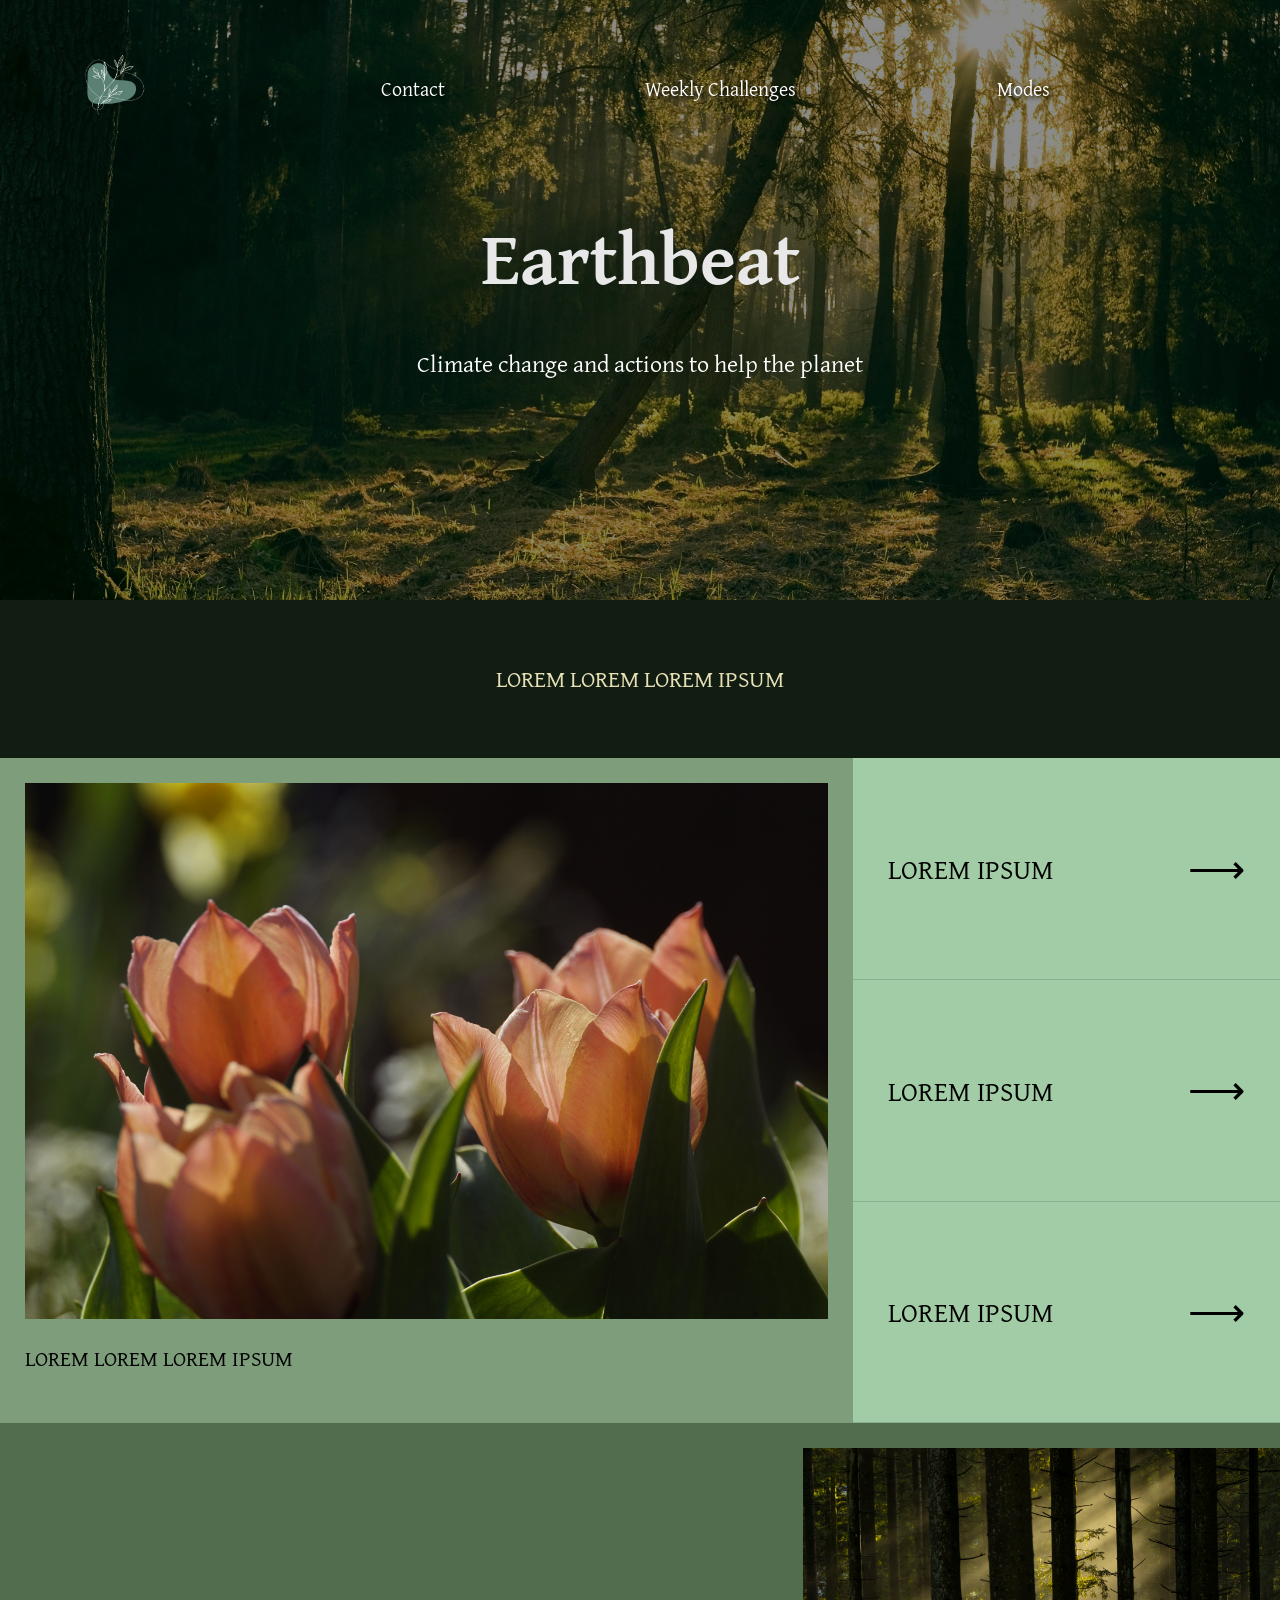
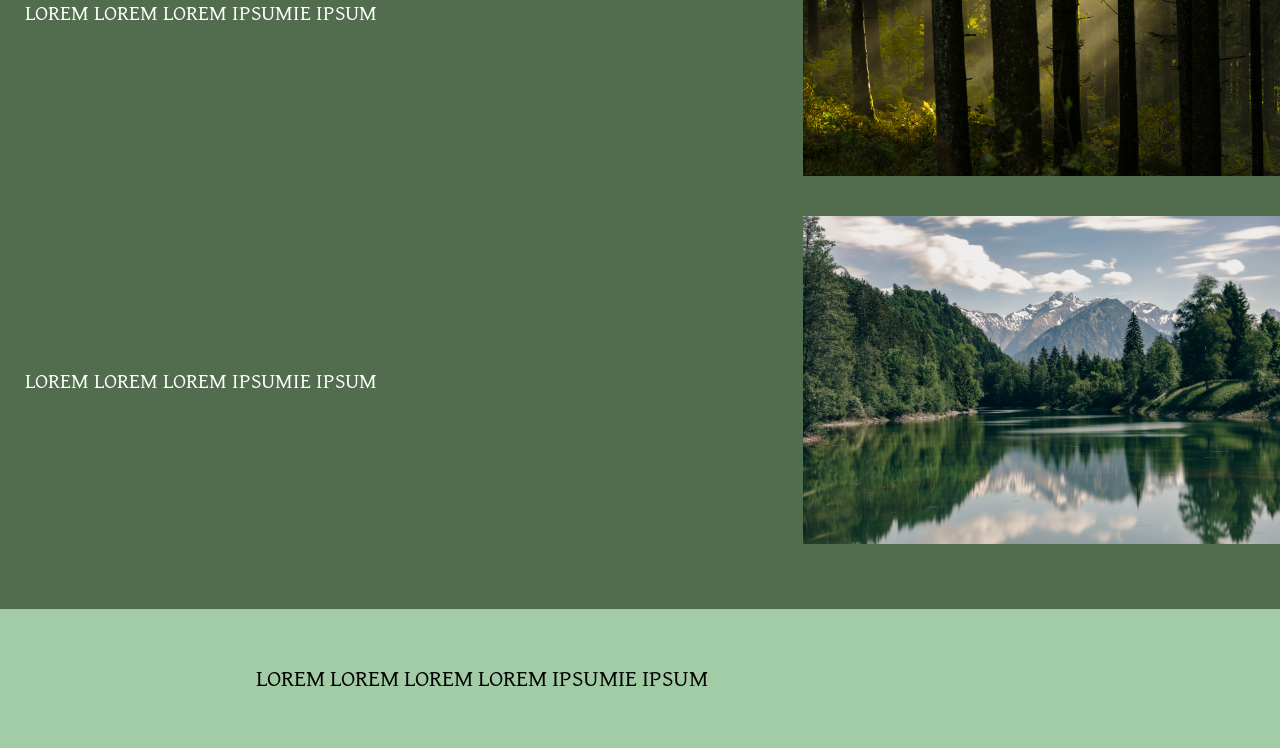
==== Homepage.html @ 9368f3e4 "Added images that matches" ====
<!DOCTYPE html>
<html lang="en">
<head>
    <meta charset="UTF-8">
    <meta name="viewport" content="width=device-width, initial-scale=1.0">
    <title>EarthBeat</title>
    <link rel="stylesheet" href="Styles.css">
    <link rel="preconnect" href="https://fonts.googleapis.com">
<link rel="preconnect" href="https://fonts.gstatic.com" crossorigin>
<link href="https://fonts.googleapis.com/css2?family=Gentium+Plus:ital,wght@0,400;0,700;1,400;1,700&display=swap" rel="stylesheet">
</head>
<body>
    <section class="navbarimage"><!--This is the background image for the navbar-->
        <img class="navbarimage-image" src="Images\homepage-image.jpg" alt="Homepage Image">
            <script src="Modes.js"></script>
        <header class="navbar">
        <!--This is navbar and should be added to every page-->
            <a href="Homepage.html">
             <!--This makes the image or logo to navigate back to the homepage when clicked-->
                <img src="Images/Logo.png" alt="Logo">
             </a>
            <nav class="links"> <!--This is the links of the navigation bar-->
         
                <ul>
                    <li> <a class="Contact" href="Contact.html"> Contact</a></li>
                    <li> <a class="WeeklyChallenges" href="Weeklychallenges.html"> Weekly Challenges</a></li>
                    <!--This is for the dropdown menu-->
                    <li class="dropdown">
                         <a class="Modes" href="#" onclick="toggleDropdown(event)">Modes</a>
                         <ul class="dropdown-contents" id="dropdownMenu">
                            <li> <a href="#" onclick="changeMode('normal')">Normal</a></li>
                            <li> <a href="#" onclick="changeMode('protanomaly')">Protanomaly (red-weak)</a></li>
                            <li> <a href="#" onclick="changeMode('deuteranomaly')">Deuteranomaly (green-weak)</a></li>
                            <li> <a href="#" onclick="changeMode('tritanopia')">Tritanopia (Blue-yellow)</a></li>
                            <li> <a href="#" onclick="changeMode('achromatopsia')">Achromatopsia (All colour)</a></li>
                            <li> <a href="#" onclick="changeMode('dyslexia')">Dyslexia</a></li>
                         </ul>
                    </li>
                </ul>
            </nav>
        </header>
            <div class="navbarimage-text"> <!--Text to welcome the users-->
                <h1>Earthbeat</h1>
                <p>Climate change and actions to help the planet</p>
            </div>
   </section>
<!--This is the introduction section-->
   <section class="intro-section">
    <div class="intro-text">
        <p>LOREM LOREM LOREM IPSUM</p>
    </div>
   </section>
<!--This is the first section to the left side-->
    <section class="homepage-section-one">
        <div class="homepage-section-left">
            <img src="Images\homepage2-image.jpg" alt="Climate change">
            <p>LOREM LOREM LOREM IPSUM</p>
        </div>
        <!--THis is the first section right side-->
        <div class="homepage-section-right">
            <a class="homepage-link" href="Webpage1.html"> LOREM IPSUM <div class="arrow">⟶</div></a>
            <a class="homepage-link" href="Webpage2.html"> LOREM IPSUM<div class="arrow">⟶</div></a>
            <a class="homepage-link" href="Webpage3.html"> LOREM IPSUM<div class="arrow">⟶</div></a>
        </div>
    </section>
<!--This is the second section after the splited section-->
    <section class="homepage-section-two">
        <div class="homepage-section-row">
            <div class="homepage-section-row-text">
                <p> LOREM LOREM LOREM IPSUMIE IPSUM</p>
            </div>
            <div class="homepage-section-row-img">
                <img src="Images\homepage3-image.jpg" alt="Climate change">
            </div>
        </div>
        <div class="homepage-section-row">
            <div class="homepage-section-row-text">
                <p> LOREM LOREM LOREM IPSUMIE IPSUM</p>
            </div>
            <div class="homepage-section-row-img">
                <img src="Images\homepage4-image.jpg" alt="Cliamte change">
            </div>
        </div>
    </section>
<!--This is the last section-->
    <section class="homepage-footer">
        <div class="homepage-footer-text">
            <p>LOREM LOREM LOREM LOREM IPSUMIE IPSUM</p>
        </div>
    </section>
</body>
</html>
---- Styles.css ----
body{
    background-color: #A1CCA5;
    margin: 0;
    padding: 0;
    /*Remove default margin*/
    font-family: "Gentium Plus", serif;
}
/*This is the styling for the navbar*/
.navbar img {
    height: 150px;
    width: auto;
}
.navbar{
    position: absolute;/*places the navabr on top - image*/
    top: 0;
    left: 0;
    width: 100%;
    box-sizing: border-box;
    background: transparent;/*removes the green background*/
    display: flex;
    align-items: center;
    padding: 10px 40px;
    z-index: 2; /*keeps the navbar above the image*/
}

.navbar a:first-child{
    margin-right: auto; /*push everything to the right*/
}

.links {
    flex-grow: 1;
    display: flex;
    justify-content: center;
}

.links > ul {
    display: flex;
    list-style: none;
    padding: 0;
    margin: 0;
    font-size: 20px;
    justify-content: space-evenly; /*center link horizontally*/
    width: 100%;
}
    
.links li{
    margin: 0 10px;
}

.links a {
    text-decoration: none;
    font-size: 20px;
    font-family:'Gentium Plus',serif ;
    color: white;
    text-shadow: 2px 2px 4px rgba(0, 0, 0, 0.8);
}
/*changes colour when pointer is hovered over the navbar links*/
.links a:hover{
    color: #C7D9B7;
    transition: color 0.3s ease;
}

.navbarimage{
    position: relative; /*Allows the navbar to be on the top*/
    height: 600px;
    overflow: hidden; /*Hides everything that goes out of the section*/
}
/*Styles the background image*/
.navbarimage-image{
    width: 100%;
    height: 100%;
    object-fit: cover;/*It allows the cover the whole section without stretching*/
    object-position: center;
    display: block;
    position: absolute;
    top: 0;
    left: 0;
    z-index: 0;

}
/*To read the navbar easily, a dark transparent layer over the image*/
.navbarimage::before{
    content: "";/*Overlay created*/
    position: absolute;
    inset: 0;
    background: rgba(0, 0, 0, 0.45);/*Adds a transparent black colour on top of the image*/
    z-index: 1;
}
.navbarimage-text{
    position: absolute;
    top: 50%;
    left: 50%;
    transform: translate(-50%, -50%);
    text-align: center;
    color: white;
    z-index: 2;
}
.navbarimage-text h1{
    font-size: 74px;
    margin-top: 0;
    line-height: 0.9;
    color: #E8E8E8;
}
.navbarimage-text p{
    font-size: 24px;
    margin-top: 0;
    margin-bottom: 0;
    line-height: 1;
}
.dropdown{
    position: relative;
}
/*styling of the dropdown menu*/
.dropdown-contents{
    
    position: absolute;
    top: 100%;
    left: 0;
    transform: translateX(-50%) translateY(-15px);
    min-width: 300px;
    background-color: rgba(28, 40, 28, 0.55);
    backdrop-filter: blur(10px);
    border: 1px solid rgba(255, 255, 255, 0.2);
    border-radius: 6px;
    box-shadow: 0 10px 30px rgba(0, 0, 0, 0.4);
    opacity: 0;
    visibility: hidden;
    transition: all .3s ease;
    z-index: 10;
}
/*This displays after the content being created*/
.dropdown-contents.show{
    display: block;
    opacity: 1;
    visibility: visible;
    transform: translateX(-30%) translateY(0);
}
/*styling of links inside the menu*/
.dropdown-contents li a{
    display: block;
    padding: 12px 20px;
    color: white;
    text-decoration: none;
    white-space: nowrap;
}
/*changes the background colour when hovered*/
.dropdown-contents li a:hover{
    background-color: rgba(255, 255, 255, 0.15);
}

/*Making the options in the dropdowm menu to work like change the colours*/
body.protanomaly {
    filter: saturate(80%);
}
body.deuteranomaly {
    filter: hue-rotate(-15deg);
}
body.tritanopia {
    filter: hue-rotate(40deg);
}
body.achromatopsia {
    filter: grayscale(100%);
}
body.dyslexia{
    letter-spacing: 2px;
    line-height: 1.8;
    font-size: 110%;
}
/*Intro section*/
.intro-section{
    background-color: #111D13;
    padding: 60px 0;
}
.intro-text{
    width: 60%;
    margin: auto;
    text-align: center;
}
.intro-text p{
    color: #E8E0B5;
    font-size: 24px;
    line-height: 1.6;
    margin: 0;
}
/*The first contents section*/
.homepage-section-one{
    display: grid;
    grid-template-columns: 2fr 1fr;
}
.homepage-section-left{
    background-color: #7E9D7B;
    padding: 25px;
}
.homepage-section-left img{
    width: 100%;
    display: block;
}
.homepage-section-left p{
    font-size: 22px;
    line-height: 1.6;
}
.homepage-section-right{
    background-color: #A1CCA5;
    display: flex;
    flex-direction: column;
}
.homepage-link{
    flex: 1;
    display: flex;
    justify-content: space-between;
    align-items: center;
    padding: 35px;
    text-decoration: none;
    color: black;
    font-size: 28px;
    border-bottom: 1px solid rgba(0, 0, 0, .15);
    transition: .3s;
}
.homepage-link:hover{/*This is the hovering effect for the links that take them to the next webpage*/
    background-color: #a9c492;
}
.homepage-link div{
    margin: 0;
}
.arrow{/*The arrows that are on the right side of the links*/
    font-size: 36px;
    transition: .3s;
}
.homepage-link:hover .arrow{
    transform: translateX(8px);
}
/*the second section*/
.homepage-section-two{
    background-color: #526D4D;
    padding: 25px;
}
.homepage-section-row{
    display: grid;
    grid-template-columns: 60% 40%;
    gap: 40px;
    align-items: center;
    margin-bottom: 40px;
}
.homepage-section-row-text p{
    color: white;
    font-size: 22px;
    line-height: 1.5;
    margin: 0;
}
.homepage-section-row-img img{
    width: 100%;
    display: block;
}
/*the footer section*/
.homepage-footer{
    background-color: #A1CCA5;
    padding: 50px 0;
}
.homepage-footer-text{
    width: 60%;
    margin: auto;
}
.homepage-footer-text p{
    font-size: 24px;
    line-height: 1.6;
    margin: 0;
}
/*This is the first section of webpage*/
.webpage-section-one{
    display: grid;
    grid-template-columns: 1fr 1fr;
    grid-template-rows: auto auto;
    background-color: #709775;;
}
/*This is the image on the left*/
.webpage-image{
    grid-column: 1;
    grid-row: 1;
    width: 100%;
}
.webpage-image img{
    width: 100%;
    height: 100%;
    object-fit: cover;
    display: block;
}
/*This is the text under the image on left of webpage*/
.webpage-text{
    grid-column: 1;
    grid-row: 2;
    background-color: #709775;
    padding: 40px;
    box-sizing: border-box;
}
.webpage-text p{
    color: black;
    font-size: 20px;
    line-height: 1.5;
    margin: 0 0 20px 0;
}
/*The three links that is at the side (it was again coded due to it being extended)*/
.links-section-right{
    grid-column: 2;
    grid-row: 1 / 3;/*reng;wrg*/
    display: grid;
    grid-template-rows: repeat(3, 1fr);
    background-color: #A1CCA5;
}
.links-link{
    display: flex;
    align-items: center;
    justify-content: space-between;

    padding: 30px 40px;

    box-sizing: border-box;

    color: black;
    text-decoration: none;

    border-bottom: 1px solid rgba(0, 0, 0, 0.15);
}
.links-link:hover{/*This is the hovering effect for the links that take them to the next webpage*/
    background-color: #a9c492;
}
.arrow{
    font-size: 40px;
    line-height: 1;
}
.homepage-link:hover .arrow{
    transform: translateX(8px);
}
/*This is the section underneath*/
.webpage-section-two{
    background-color: #526D4D;
    padding: 25px;
}
/*first row of text on the right and image on the left*/
.webpage-row{
    display: grid;
    grid-template-columns: 1fr 1fr;
    gap: 0px;
    align-items: stretch;
    margin-bottom: 40px;
}
/*First row image*/
.webpage-row-image img{
    width: 100%;
    height: 100%;
    display: block;
    object-fit: cover;
}
/*First row text*/
.webpage-row-text{
    padding: 20px;
    box-sizing: border-box;
}
.webpage-row-text p{
    color: white;
    font-size: 20px;
    line-height: 1.5;
    margin: 0;
}
/*Second row of text*/
/*Text on the left*/
.webpage-row-text-two {
    padding: 20px;
    box-sizing: border-box;
}
.webpage-row-text-two p{
    color: white;
    font-size: 20px;
    line-height: 1.5;
    margin: 0;
}
/*Image on the right*/
.webpage-row-image-two img{
    width: 100%;
    height: 100%;
    object-fit: cover;
    display: block;
}
/*Footer of webpage*/
.webpage-footer{
    background-color: #111D13;
    padding: 50px 0;
}
.webpage-footer-text{
    width: 60%;
    margin: auto;
}
.webpage-footer-text p{
    color: #E8E0B5;
    font-size: 22px;
    line-height: 1.5;
    margin: 0;
}
/*Weekly challenges section*/
/*Main weekly challenges section*/
.weekly-challenges{
    width: 100%;
    background-color: #A1CCA5;
}
/*Introduction part of the webpage*/
.weekly-introduction{
    background-color: #111D13;
    padding: 35px 40px;
    box-sizing: border-box;
}
.weekly-introduction p{
    color:  #E8E0B5;
    font-size: 20px;
    line-height: 1.5;
    margin: 0;
}
/*weekly challenges list*/
.challenge-list{
    background-color: #709775;
    padding: 20px 35px;
    box-sizing: border-box;
}
/*each individual challenges*/
.challenge{
    display: grid;
    grid-template-columns: 35px 1fr;
    align-items: center;
    min-height: 50px;
    cursor: pointer;
}
/*This is for hiding normal checkbox*/
.challenge-checkbox{
    display: none;
}
/*Customized checkbox*/
.checkmark{
    width: 25px;
    height: 25px;
    background-color: white;
    border: 1px solid #111D13;
    box-sizing: border-box;
}
/*Tick when it is checked*/
.challenge-checkbox:checked + .checkmark::after{
    content: "✓";
    display: flex;
    justify-content: center;
    align-items: center;
    width: 100%;
    height: 100%;
    color: #111D13;
    font-size: 15px;
}
/*Text*/
.challenge-text{
    color: white;
    font-size: 18px;
    line-height: 1.4;
    padding-left: 10px;
}
/*completed challenge checkbox*/
.challenge-checkbox:checked ~ .challenge-text{
    opacity: 0.6;
    text-decoration: line-through;
}
/*Weekly progress*/
.weekly-progress{
    display: grid;
    grid-template-columns: 1fr 1fr;
    width: 100%;
    background-color: #A1CCA5;
    box-sizing: border-box;
}
/*progress text*/
.weekly-progress-text{
    padding: 40px;
    box-sizing: border-box;
    display: flex;
    flex-direction: column;
    justify-content: center;
}
.weekly-progress-text p{
    color: #111D13;
    font-size: 20px;
    line-height: 1.5;
    margin: 0 0 20px 0;
}
/*weekly progress heading*/
.weekly-progress-text .progress-title{
    font-size: 24px;
    margin-bottom: 30px;
}
/*Image of the progress that is made*/
.weekly-progress-image{
    width: 100%;
    min-height: 300px;
    display: flex;
    justify-content: center;
    align-items: center;
    box-sizing: border-box;
}
.weekly-progress-image img{
    width: 100%;
    height: 100%;
    object-fit: cover;
    display: block;
}
/*Footer of weekly challenge webpage*/
.weekly-footer{
    background-color: #111D13;
    padding: 45px 40px;
    box-sizing: border-box;
}
.weekly-footer p{
    color: #E8E0B5;
    font-size: 20px;
    line-height: 1.5;
    margin: 0;
}
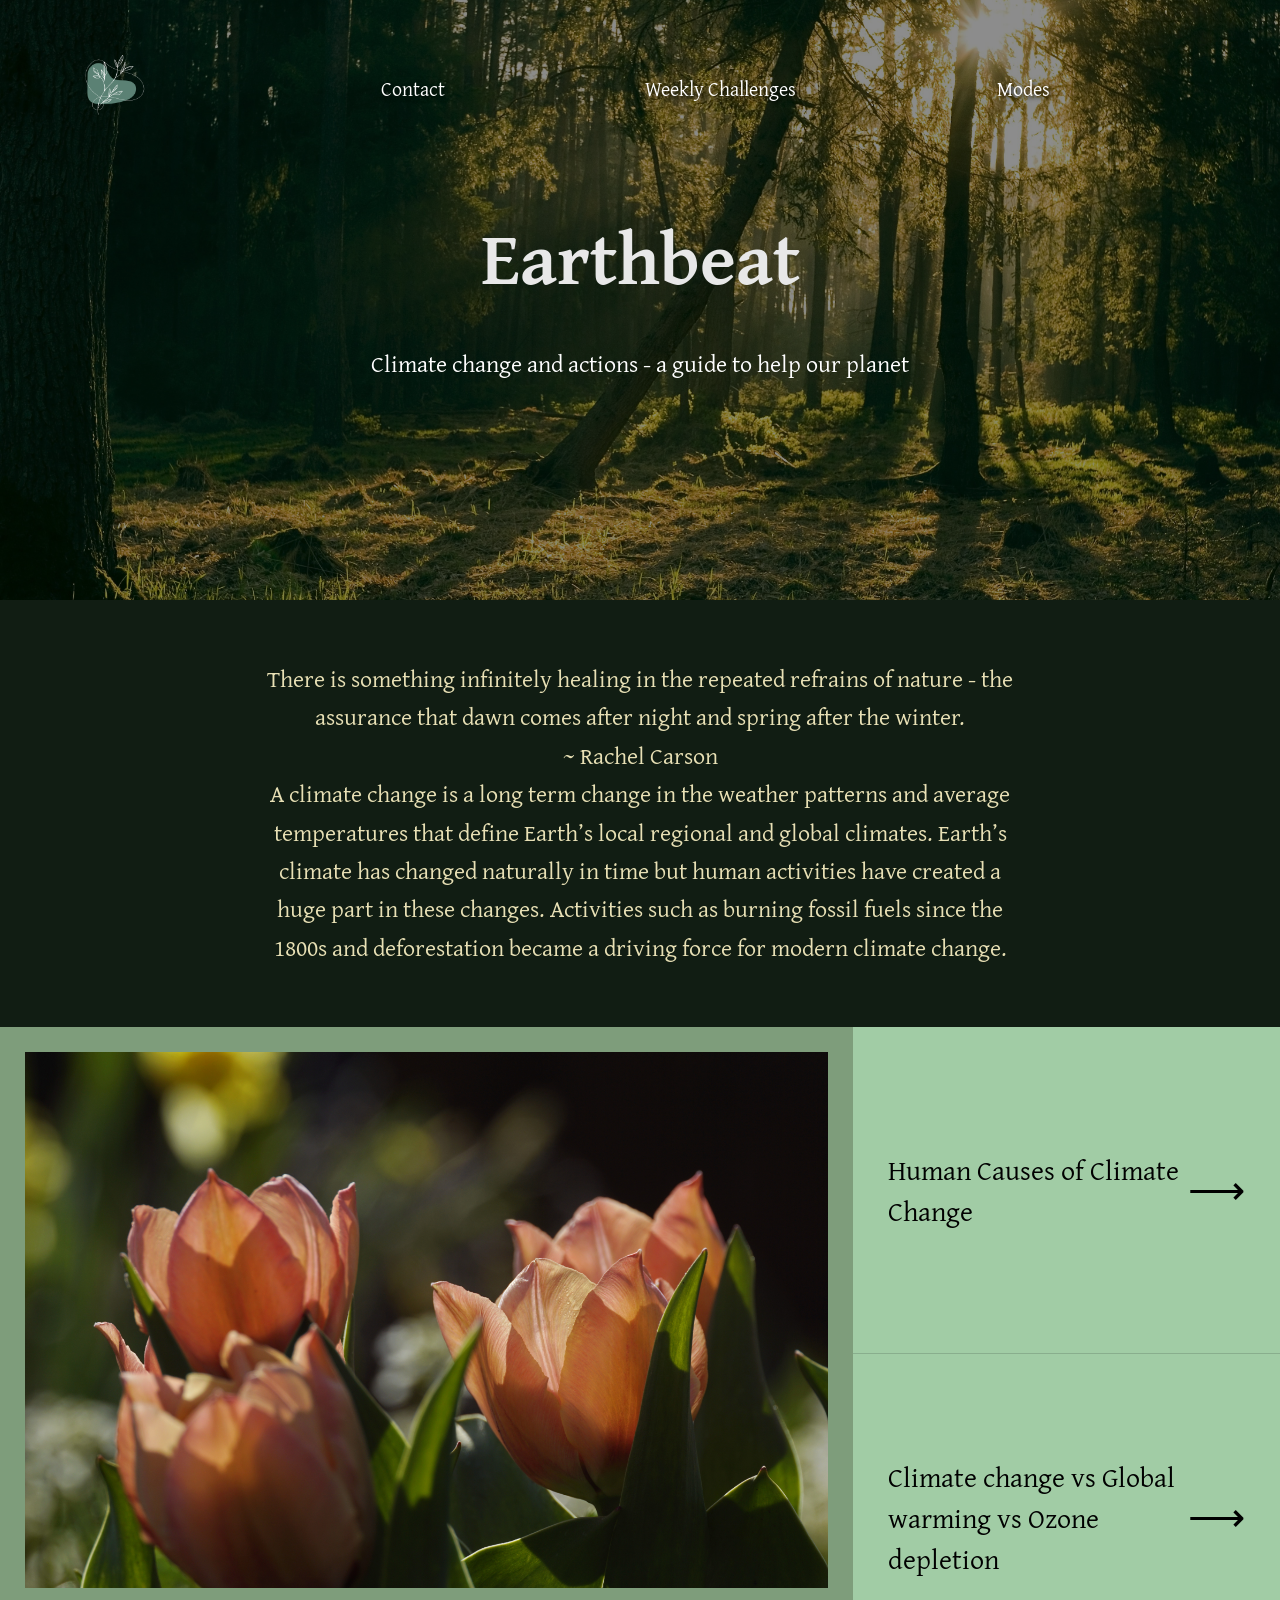
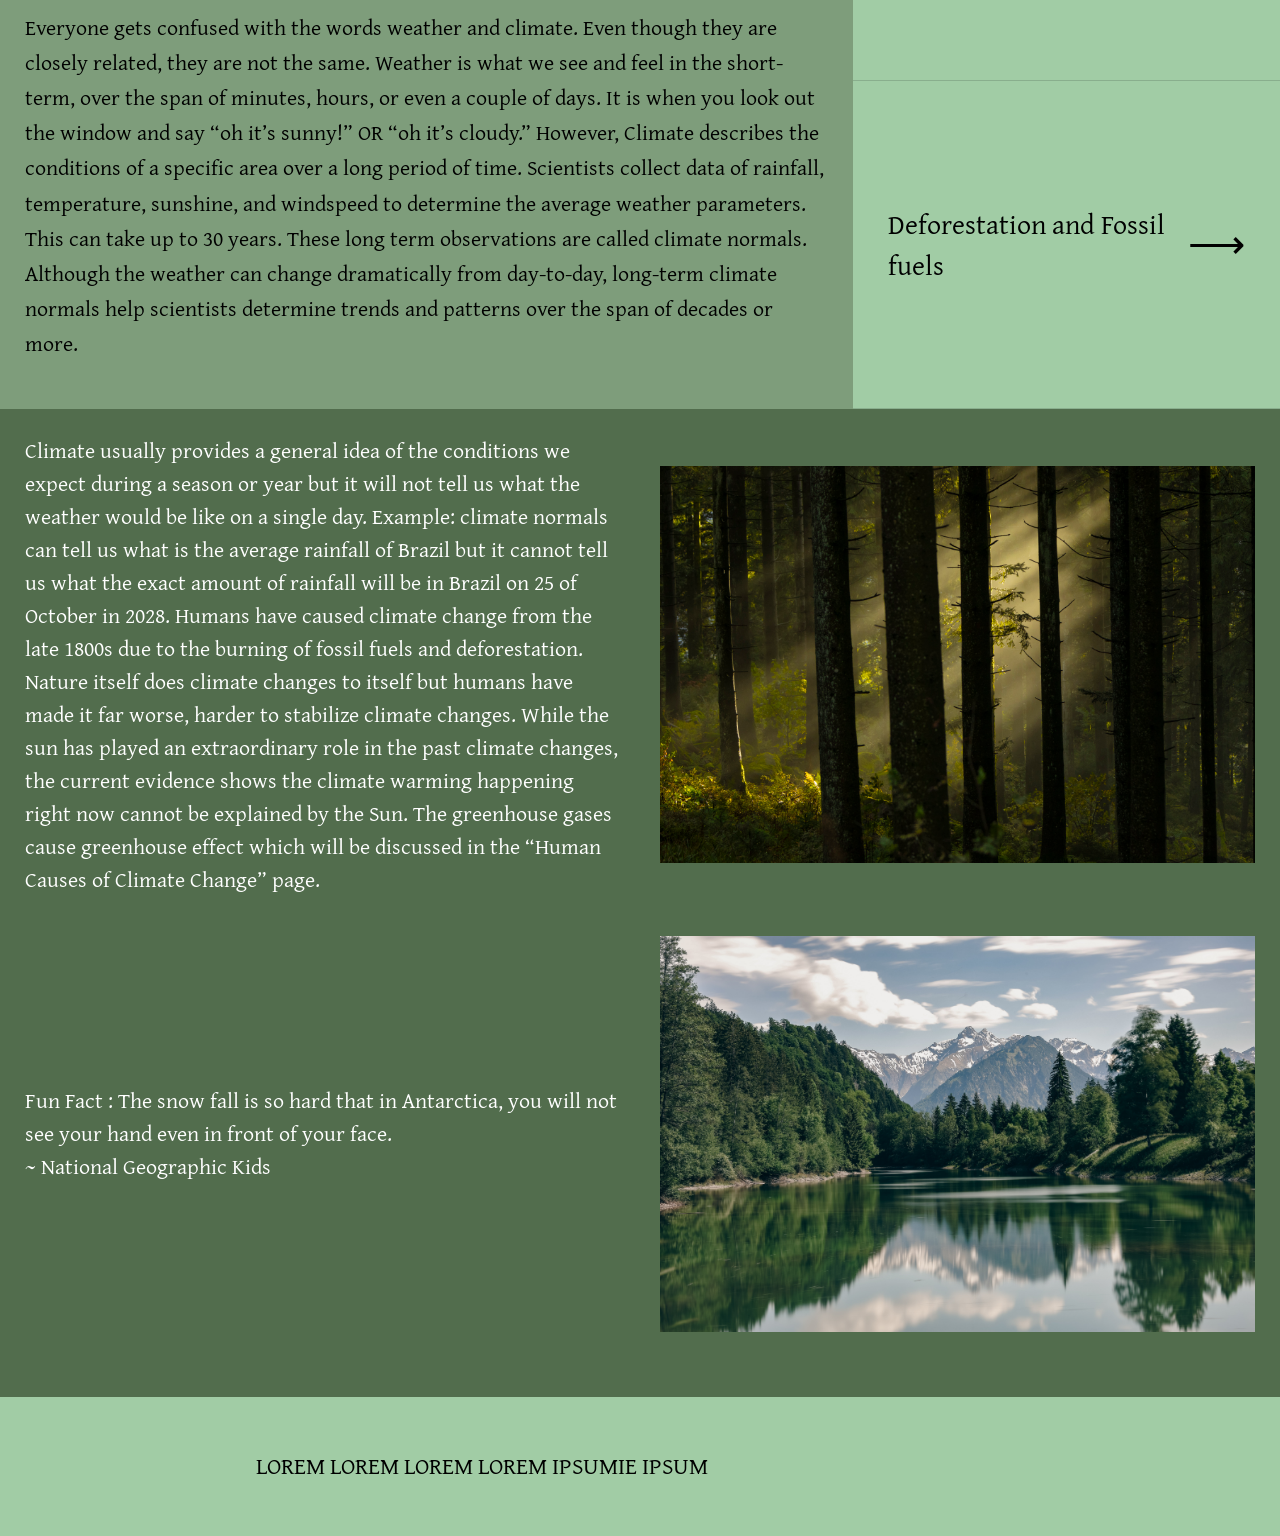
==== commit 08e9736e: "Added text to homepage" ====
--- a/Homepage.html
+++ b/Homepage.html
@@ -41,33 +41,44 @@
         </header>
             <div class="navbarimage-text"> <!--Text to welcome the users-->
                 <h1>Earthbeat</h1>
-                <p>Climate change and actions to help the planet</p>
+                <p>Climate change and actions - a guide to help our planet</p>
             </div>
    </section>
 <!--This is the introduction section-->
    <section class="intro-section">
     <div class="intro-text">
-        <p>LOREM LOREM LOREM IPSUM</p>
+        <p>There is something infinitely healing in the repeated refrains of nature - the assurance that dawn comes after night and spring after the winter. 
+            <Br>~ Rachel Carson
+            <Br>A climate change is a long term change in the weather patterns and average temperatures that define Earth’s local regional and global climates. 
+                Earth’s climate has changed naturally in time but human activities have created a huge part in these changes. Activities such as burning fossil fuels 
+                since the 1800s and deforestation became a driving force for modern climate change. 
+        </p>
     </div>
    </section>
 <!--This is the first section to the left side-->
     <section class="homepage-section-one">
         <div class="homepage-section-left">
             <img src="Images\homepage2-image.jpg" alt="Climate change">
-            <p>LOREM LOREM LOREM IPSUM</p>
+            <p>Everyone gets confused with the words weather and climate. Even though they are closely related, they are not the same. Weather is what we see and feel in the short-term, over the span of minutes, hours, or even a couple of days. It is when you look out the window and say “oh it’s sunny!” OR “oh it’s cloudy.” 
+               However, Climate describes the conditions of a specific area over a long period of time. Scientists collect data of rainfall, temperature, sunshine, and windspeed to determine the average weather parameters. This can take up to 30 years. These long term observations are called climate normals. Although the weather can change 
+               dramatically from day-to-day, long-term climate normals help scientists determine trends and patterns over the span of decades or more.
+            </p>
         </div>
         <!--THis is the first section right side-->
         <div class="homepage-section-right">
-            <a class="homepage-link" href="Webpage1.html"> LOREM IPSUM <div class="arrow">⟶</div></a>
-            <a class="homepage-link" href="Webpage2.html"> LOREM IPSUM<div class="arrow">⟶</div></a>
-            <a class="homepage-link" href="Webpage3.html"> LOREM IPSUM<div class="arrow">⟶</div></a>
+            <a class="homepage-link" href="Webpage1.html"> Human Causes of Climate Change <div class="arrow">⟶</div></a>
+            <a class="homepage-link" href="Webpage2.html"> Climate change vs Global warming vs Ozone depletion<div class="arrow">⟶</div></a>
+            <a class="homepage-link" href="Webpage3.html"> Deforestation and Fossil fuels <div class="arrow">⟶</div></a>
         </div>
     </section>
 <!--This is the second section after the splited section-->
     <section class="homepage-section-two">
         <div class="homepage-section-row">
             <div class="homepage-section-row-text">
-                <p> LOREM LOREM LOREM IPSUMIE IPSUM</p>
+                <p>  Climate usually provides a general idea of the conditions we expect during a season or year but it will not tell us what the weather would be like on a single day. Example: climate normals can tell us what is the average rainfall of Brazil but it cannot tell us what the exact amount of rainfall will be in Brazil on 25 of October in 2028. Humans have caused climate change from the late 1800s due to the
+                     burning of fossil fuels and deforestation. Nature itself does climate changes to itself but humans have made it far worse, harder to stabilize climate changes. While the sun has played an extraordinary role in the past climate changes, the current evidence shows the climate warming happening 
+                     right now cannot be explained by the Sun. The greenhouse gases cause greenhouse effect which will be discussed in the “Human Causes of Climate Change” page.
+                 </p>
             </div>
             <div class="homepage-section-row-img">
                 <img src="Images\homepage3-image.jpg" alt="Climate change">
@@ -75,7 +86,9 @@
         </div>
         <div class="homepage-section-row">
             <div class="homepage-section-row-text">
-                <p> LOREM LOREM LOREM IPSUMIE IPSUM</p>
+                <p> Fun Fact : The snow fall is so hard that in Antarctica, you will not see your hand even in front of your face. 
+                    <Br>~ National Geographic Kids
+                </p>
             </div>
             <div class="homepage-section-row-img">
                 <img src="Images\homepage4-image.jpg" alt="Cliamte change">
--- a/Styles.css
+++ b/Styles.css
@@ -233,13 +233,18 @@
 .homepage-section-two{
     background-color: #526D4D;
     padding: 25px;
+    box-sizing: border-box;
+    width: 100%;
 }
 .homepage-section-row{
     display: grid;
-    grid-template-columns: 60% 40%;
+    grid-template-columns: minmax(0, 1fr) minmax(0, 1fr);
     gap: 40px;
     align-items: center;
     margin-bottom: 40px;
+    width: 100%;
+    box-sizing: border-box;
+    min-width: 0;
 }
 .homepage-section-row-text p{
     color: white;
@@ -247,9 +252,16 @@
     line-height: 1.5;
     margin: 0;
 }
+.homepage-section-row-img{
+    min-width: 0;
+    width: 100%;
+}
 .homepage-section-row-img img{
     width: 100%;
-    display: block;
+    max-width: 100%;
+    height: auto;
+    display: block;
+    box-sizing: border-box;
 }
 /*the footer section*/
 .homepage-footer{
@@ -269,20 +281,28 @@
 .webpage-section-one{
     display: grid;
     grid-template-columns: 1fr 1fr;
-    grid-template-rows: auto auto;
-    background-color: #709775;;
+    grid-template-rows: 1fr;
+    background-color: #709775;
+    width: 100%;
+    box-sizing: border-box;
+    min-width: 0;
 }
 /*This is the image on the left*/
 .webpage-image{
     grid-column: 1;
     grid-row: 1;
     width: 100%;
+    height: 100%;
+    min-width: 0;
+    display: block;
+    object-fit: cover;
+    box-sizing: border-box;
 }
 .webpage-image img{
     width: 100%;
     height: 100%;
+    display: block;
     object-fit: cover;
-    display: block;
 }
 /*This is the text under the image on left of webpage*/
 .webpage-text{
@@ -310,14 +330,10 @@
     display: flex;
     align-items: center;
     justify-content: space-between;
-
     padding: 30px 40px;
-
-    box-sizing: border-box;
-
+    box-sizing: border-box;
     color: black;
     text-decoration: none;
-
     border-bottom: 1px solid rgba(0, 0, 0, 0.15);
 }
 .links-link:hover{/*This is the hovering effect for the links that take them to the next webpage*/
@@ -334,19 +350,28 @@
 .webpage-section-two{
     background-color: #526D4D;
     padding: 25px;
+    box-sizing: border-box;
+    min-width: 0;
+    width: 100%;
+}
+.webpage-section-two img{
+    max-width: 100%;
 }
 /*first row of text on the right and image on the left*/
 .webpage-row{
     display: grid;
-    grid-template-columns: 1fr 1fr;
-    gap: 0px;
-    align-items: stretch;
-    margin-bottom: 40px;
+    grid-template-columns: minmax(0, 1fr) minmax(0, 1fr);
+    width: 100%;
+    box-sizing: border-box;
 }
 /*First row image*/
+.webpage-row-image{
+    min-width: 0;
+}
 .webpage-row-image img{
     width: 100%;
-    height: 100%;
+    max-width: 100%;
+    height: 300px;
     display: block;
     object-fit: cover;
 }
@@ -374,9 +399,13 @@
     margin: 0;
 }
 /*Image on the right*/
+.webpage-row-image-two{
+    min-width: 0;
+}
 .webpage-row-image-two img{
     width: 100%;
-    height: 100%;
+    max-width: 100%;
+    height: 300px;
     object-fit: cover;
     display: block;
 }
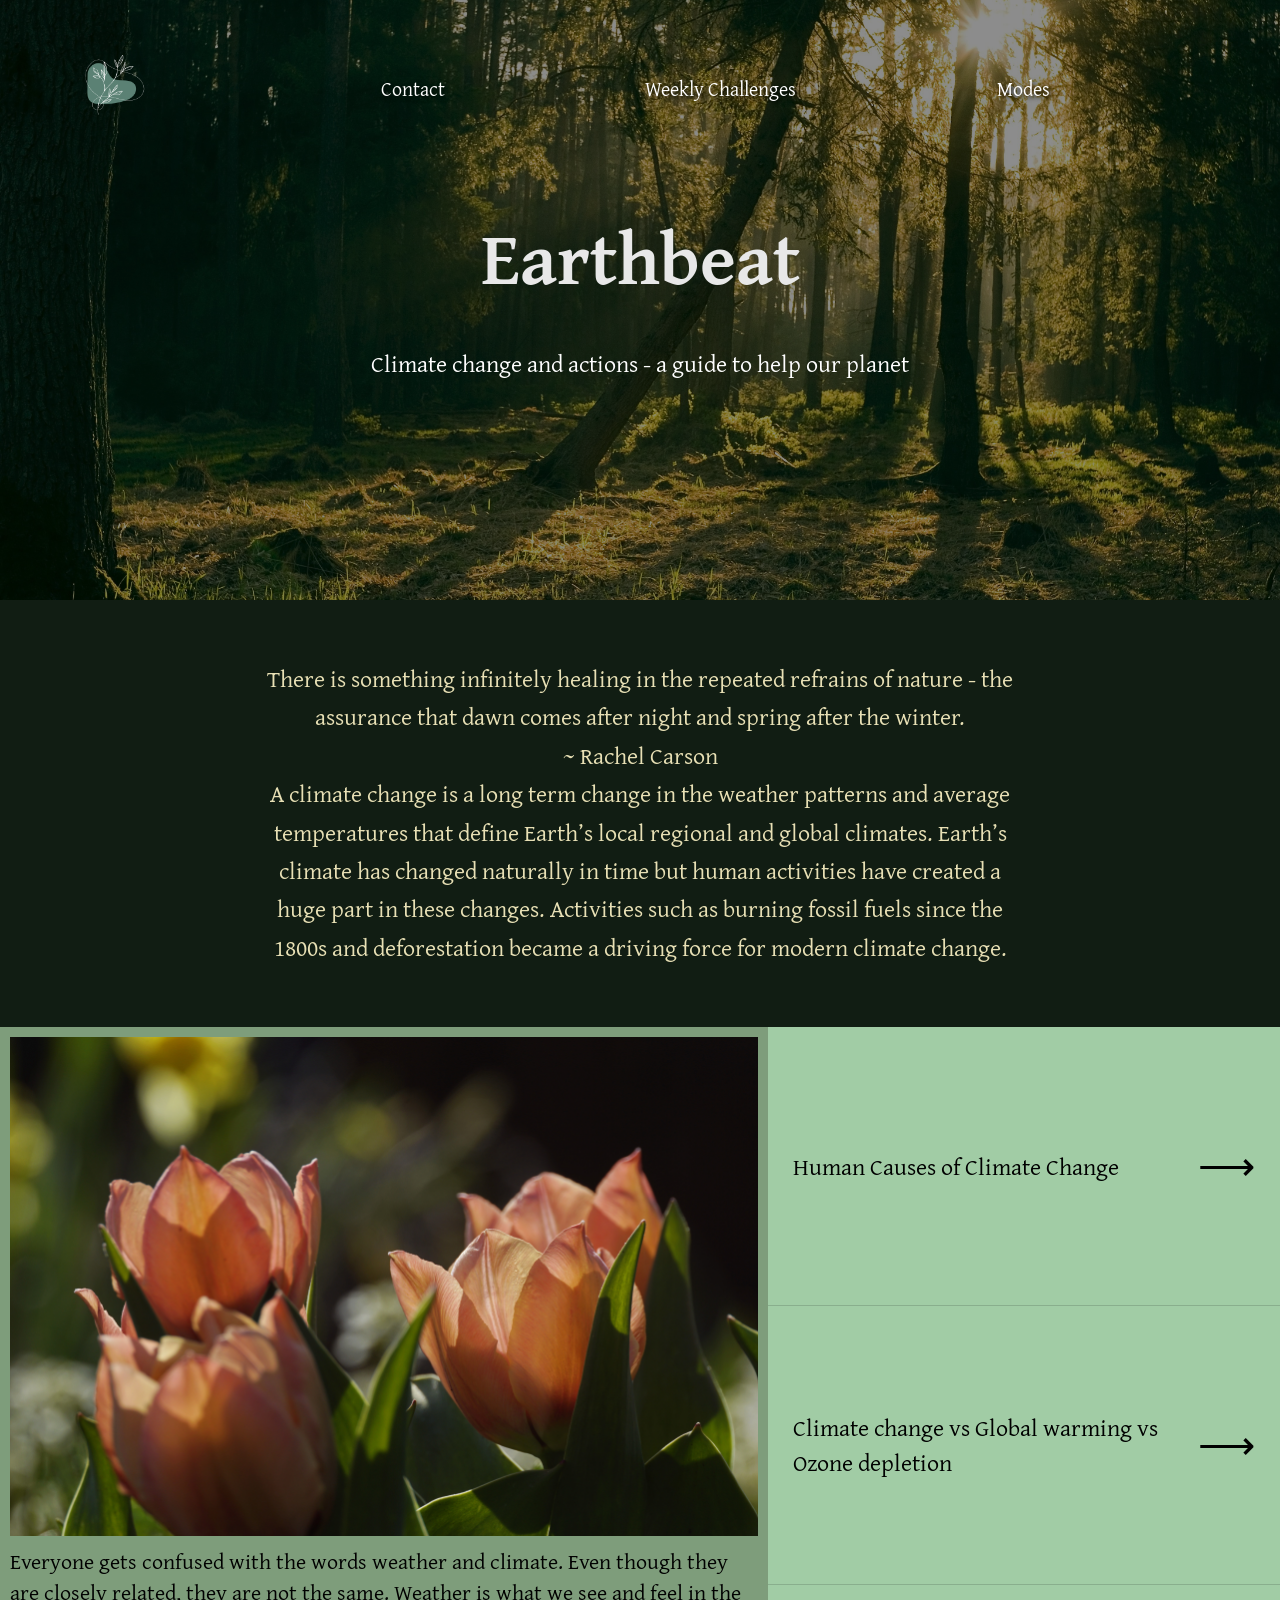
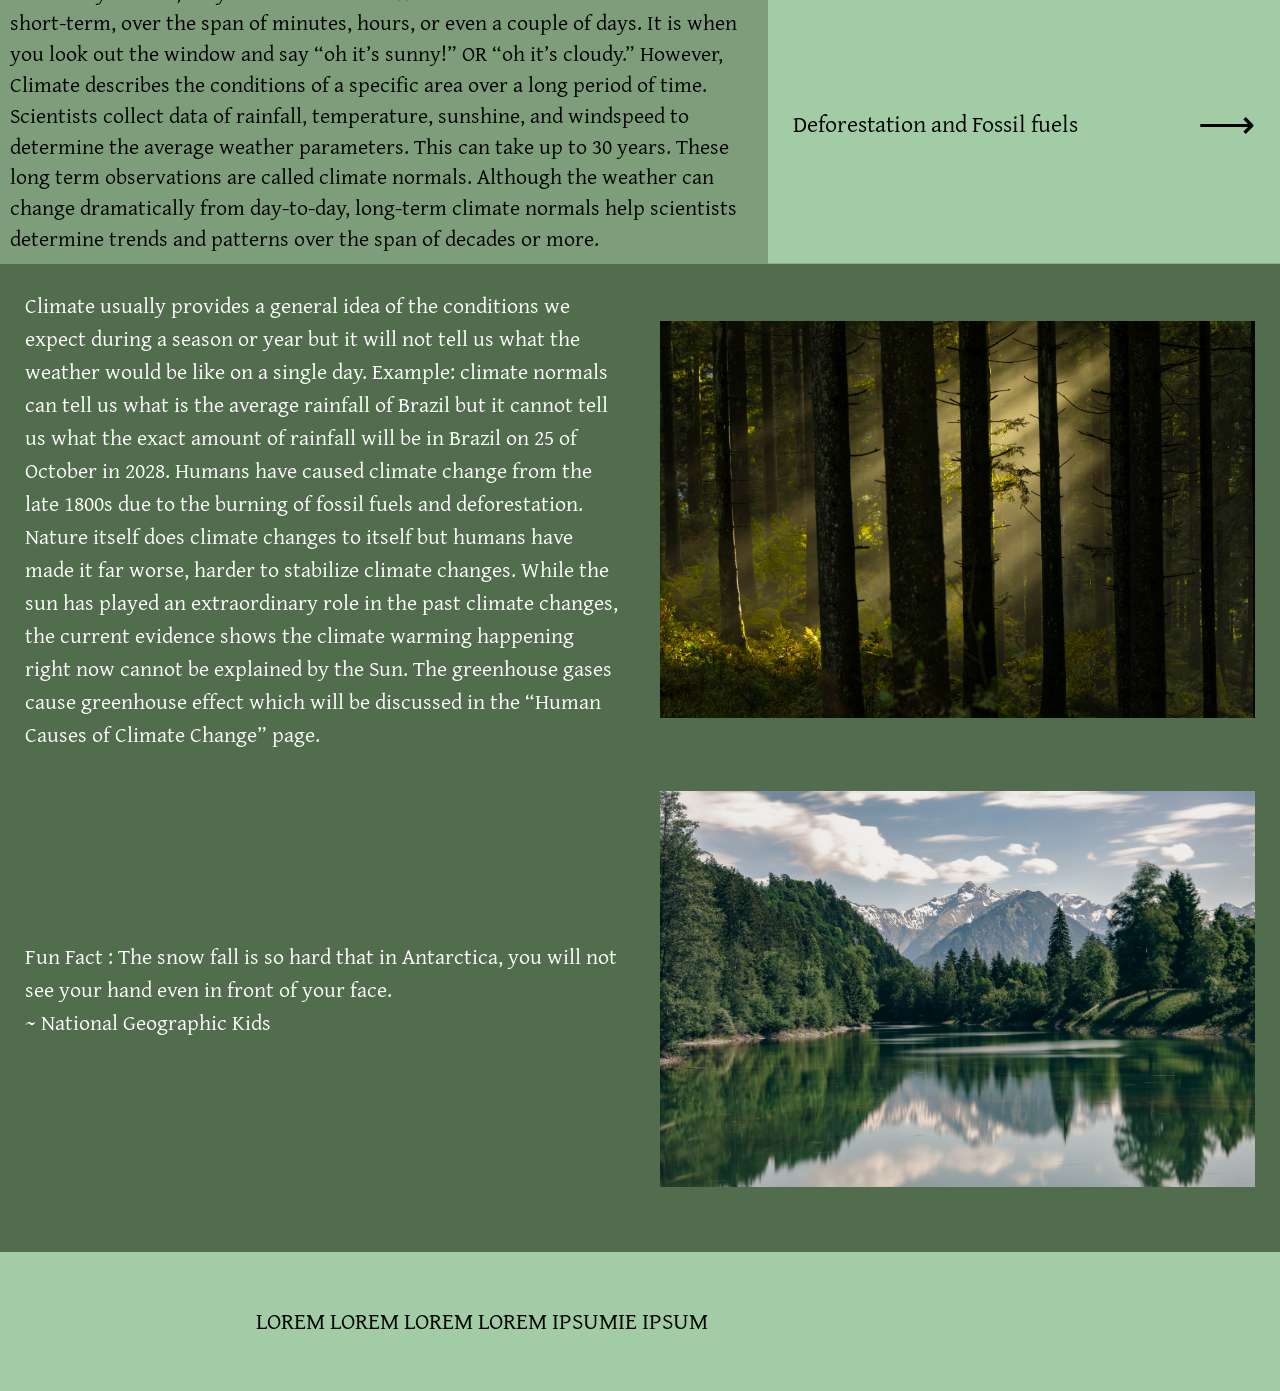
==== commit 325585bc: "Added Screen Reader mode" ====
--- a/Homepage.html
+++ b/Homepage.html
@@ -34,6 +34,7 @@
                             <li> <a href="#" onclick="changeMode('tritanopia')">Tritanopia (Blue-yellow)</a></li>
                             <li> <a href="#" onclick="changeMode('achromatopsia')">Achromatopsia (All colour)</a></li>
                             <li> <a href="#" onclick="changeMode('dyslexia')">Dyslexia</a></li>
+                            <li> <a href="#" onclick="event.preventDefault(); toggleScreenReader(); return false;">Screen Reader</a></li>
                          </ul>
                     </li>
                 </ul>
--- a/Styles.css
+++ b/Styles.css
@@ -185,11 +185,16 @@
 /*The first contents section*/
 .homepage-section-one{
     display: grid;
-    grid-template-columns: 2fr 1fr;
+    grid-template-columns: 60% 40%;
 }
 .homepage-section-left{
+    width: 100%;
+    max-width: 100%;
+    height: auto;
+    display: block;
     background-color: #7E9D7B;
-    padding: 25px;
+    padding: 10px;
+    box-sizing: border-box;
 }
 .homepage-section-left img{
     width: 100%;
@@ -197,22 +202,25 @@
 }
 .homepage-section-left p{
     font-size: 22px;
-    line-height: 1.6;
+    line-height: 1.4;
+    margin: 10px 0 0 0;
 }
 .homepage-section-right{
     background-color: #A1CCA5;
     display: flex;
     flex-direction: column;
+    min-width: 0;
+    box-sizing: border-box;
 }
 .homepage-link{
     flex: 1;
     display: flex;
     justify-content: space-between;
     align-items: center;
-    padding: 35px;
+    padding: 25px;
     text-decoration: none;
     color: black;
-    font-size: 28px;
+    font-size: 24px;
     border-bottom: 1px solid rgba(0, 0, 0, .15);
     transition: .3s;
 }
@@ -280,8 +288,8 @@
 /*This is the first section of webpage*/
 .webpage-section-one{
     display: grid;
-    grid-template-columns: 1fr 1fr;
-    grid-template-rows: 1fr;
+    grid-template-columns: minmax(0, 60%) minmax(0, 40%);
+    grid-template-rows: 300px auto;
     background-color: #709775;
     width: 100%;
     box-sizing: border-box;
@@ -292,15 +300,14 @@
     grid-column: 1;
     grid-row: 1;
     width: 100%;
-    height: 100%;
-    min-width: 0;
-    display: block;
-    object-fit: cover;
+    height: 300px;
+    min-width: 0;
+    padding: 10px;
     box-sizing: border-box;
 }
 .webpage-image img{
     width: 100%;
-    height: 100%;
+    height: 300px;
     display: block;
     object-fit: cover;
 }
@@ -321,12 +328,14 @@
 /*The three links that is at the side (it was again coded due to it being extended)*/
 .links-section-right{
     grid-column: 2;
-    grid-row: 1 / 3;/*reng;wrg*/
+    grid-row: 1 / 3;
     display: grid;
     grid-template-rows: repeat(3, 1fr);
     background-color: #A1CCA5;
+    min-width: 0;
 }
 .links-link{
+    font-size: 25px;
     display: flex;
     align-items: center;
     justify-content: space-between;
@@ -335,6 +344,7 @@
     color: black;
     text-decoration: none;
     border-bottom: 1px solid rgba(0, 0, 0, 0.15);
+    min-width: 0;
 }
 .links-link:hover{/*This is the hovering effect for the links that take them to the next webpage*/
     background-color: #a9c492;
@@ -355,7 +365,7 @@
     width: 100%;
 }
 .webpage-section-two img{
-    max-width: 100%;
+    min-width: 0;
 }
 /*first row of text on the right and image on the left*/
 .webpage-row{
@@ -363,6 +373,12 @@
     grid-template-columns: minmax(0, 1fr) minmax(0, 1fr);
     width: 100%;
     box-sizing: border-box;
+    align-items: center;
+    background-color: #709775;
+    margin-bottom: 25px;
+}
+.webpage-row:nth-child(2){
+    background-color: #A1CCA5;
 }
 /*First row image*/
 .webpage-row-image{
@@ -401,6 +417,9 @@
 /*Image on the right*/
 .webpage-row-image-two{
     min-width: 0;
+    display: flex;
+    flex-direction: column;
+    gap: 30px;
 }
 .webpage-row-image-two img{
     width: 100%;
@@ -544,4 +563,4 @@
     font-size: 20px;
     line-height: 1.5;
     margin: 0;
-}
+}
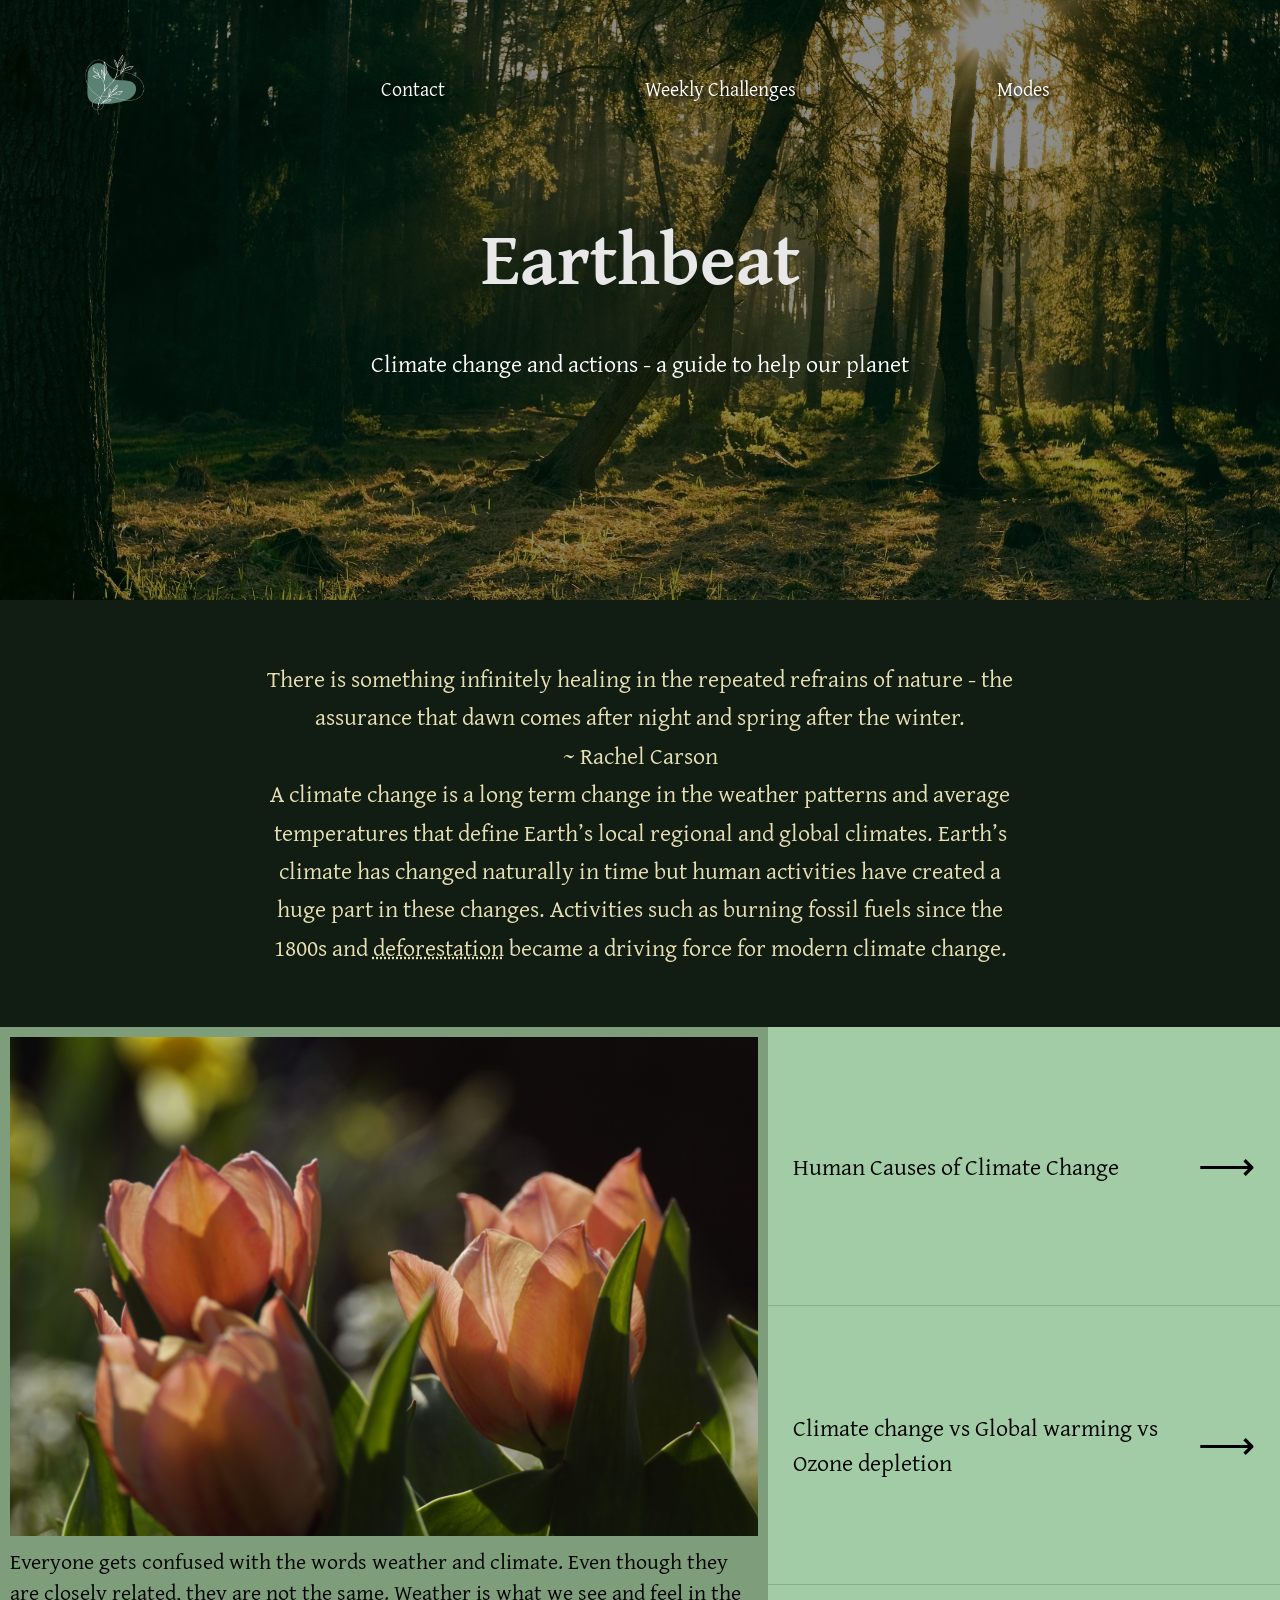
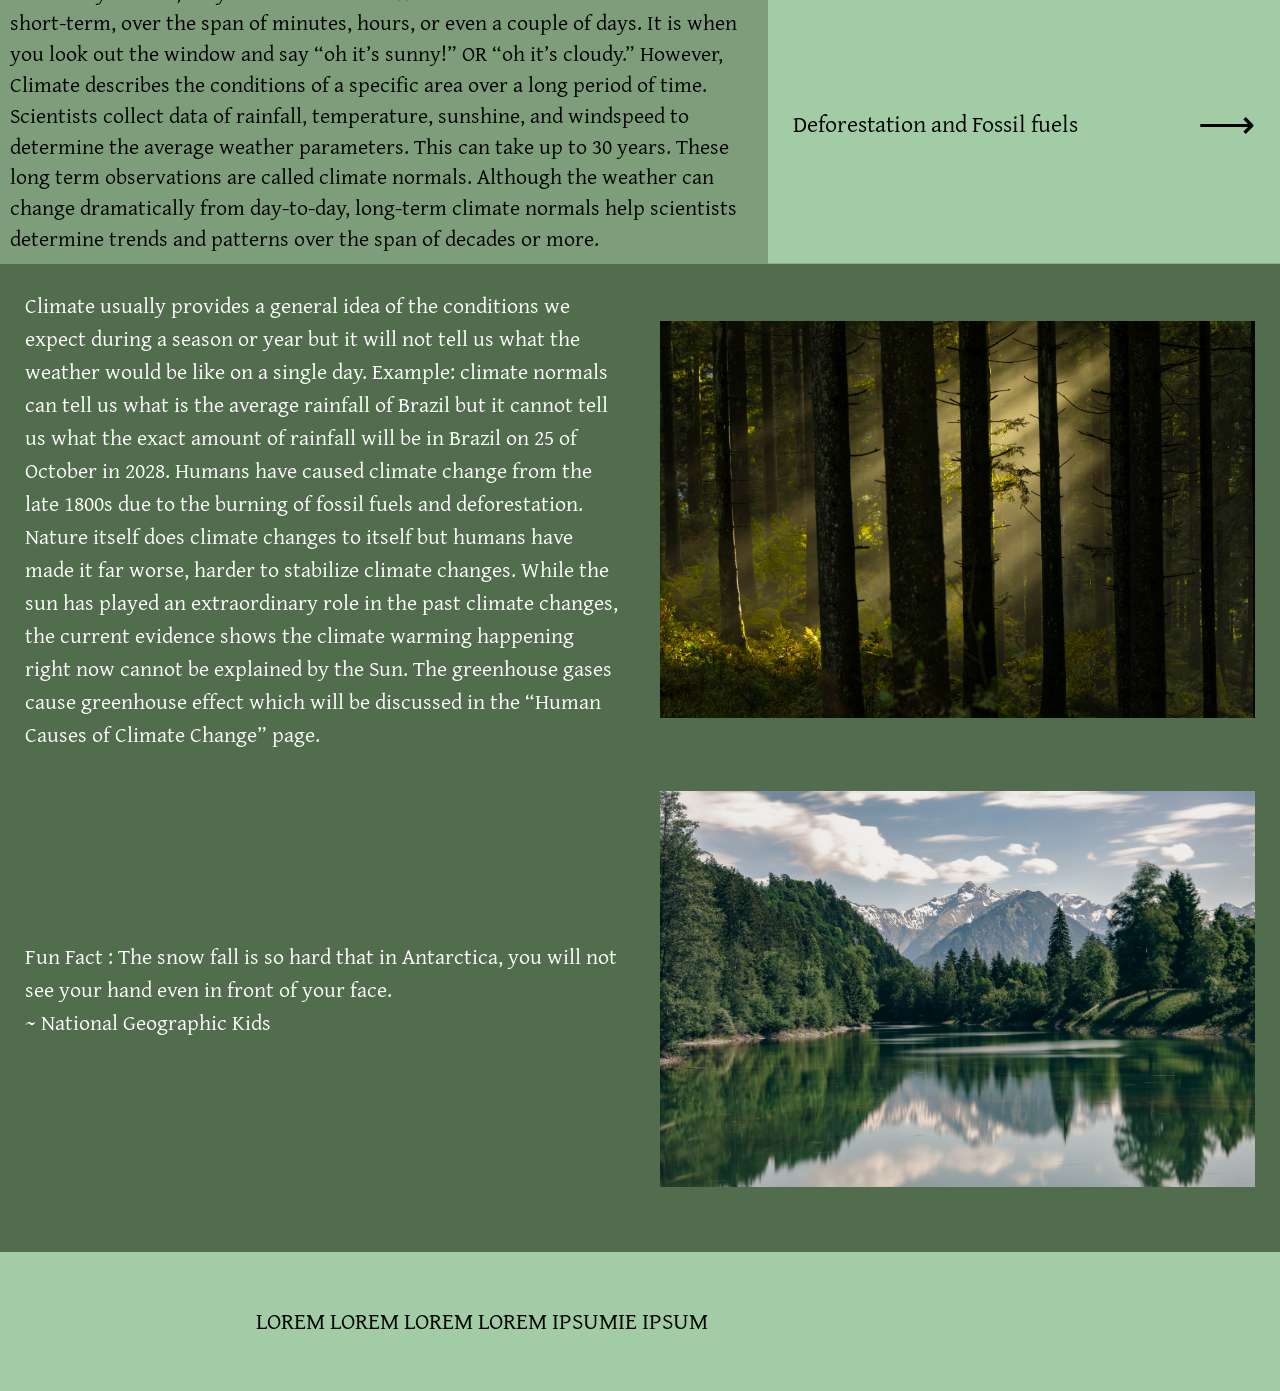
==== commit 42a0775c: "Fixed the jargon Dictionary issue" ====
--- a/Homepage.html
+++ b/Homepage.html
@@ -52,7 +52,7 @@
             <Br>~ Rachel Carson
             <Br>A climate change is a long term change in the weather patterns and average temperatures that define Earth’s local regional and global climates. 
                 Earth’s climate has changed naturally in time but human activities have created a huge part in these changes. Activities such as burning fossil fuels 
-                since the 1800s and deforestation became a driving force for modern climate change. 
+                since the 1800s and <span class="jargon" onclick="showDefinition('deforestation')">deforestation</span> became a driving force for modern climate change. 
         </p>
     </div>
    </section>
@@ -102,5 +102,11 @@
             <p>LOREM LOREM LOREM LOREM IPSUMIE IPSUM</p>
         </div>
     </section>
+<!--This is the jargon Dictionary Section-->
+    <div id="jargonBox" class="jargon-box">
+        <button class="close-jargon" onclick="closeDefinition()">×</button>
+        <h2 id="jargonTitle"></h2>
+        <p id="jargonDefinition"></p>
+    </div>
 </body>
 </html>
--- a/Styles.css
+++ b/Styles.css
@@ -390,6 +390,7 @@
     height: 300px;
     display: block;
     object-fit: cover;
+    padding: 10px;
 }
 /*First row text*/
 .webpage-row-text{
@@ -409,7 +410,7 @@
     box-sizing: border-box;
 }
 .webpage-row-text-two p{
-    color: white;
+    color: black;
     font-size: 20px;
     line-height: 1.5;
     margin: 0;
@@ -563,4 +564,43 @@
     font-size: 20px;
     line-height: 1.5;
     margin: 0;
+}
+/*This is where Jargon Dictionary starts*/
+.jargon{
+    text-decoration: underline;
+    text-decoration-style: dotted;
+    cursor: pointer;
+}
+/*This the the Jargon Definition box*/
+.jargon-box{
+    display: none;
+    position: fixed;
+    bottom: 30px;
+    right: 30px;
+    width: 350px;
+    padding: 25px;
+    box-sizing: border-box;
+    background-color: #E8E0B5;
+    color: #111D13;
+    border-radius: 8px;
+    box-shadow: 0 5px 20px rgba(0, 0, 0, 0.3);
+    z-index: 100;
+}
+/*Jargon Title*/
+.jargon-box h2{
+    margin-top: 0;
+    font-size: 26px;
+}
+/*jargon definition*/
+.jargon-box p{
+    font-size: 18px;
+    line-height: 1.5;
+}
+/*The close button of jargon*/
+.close-jargon{
+    float: right;
+    border: none;
+    background: none;
+    font-size: 25px;
+    cursor: pointer;
 }
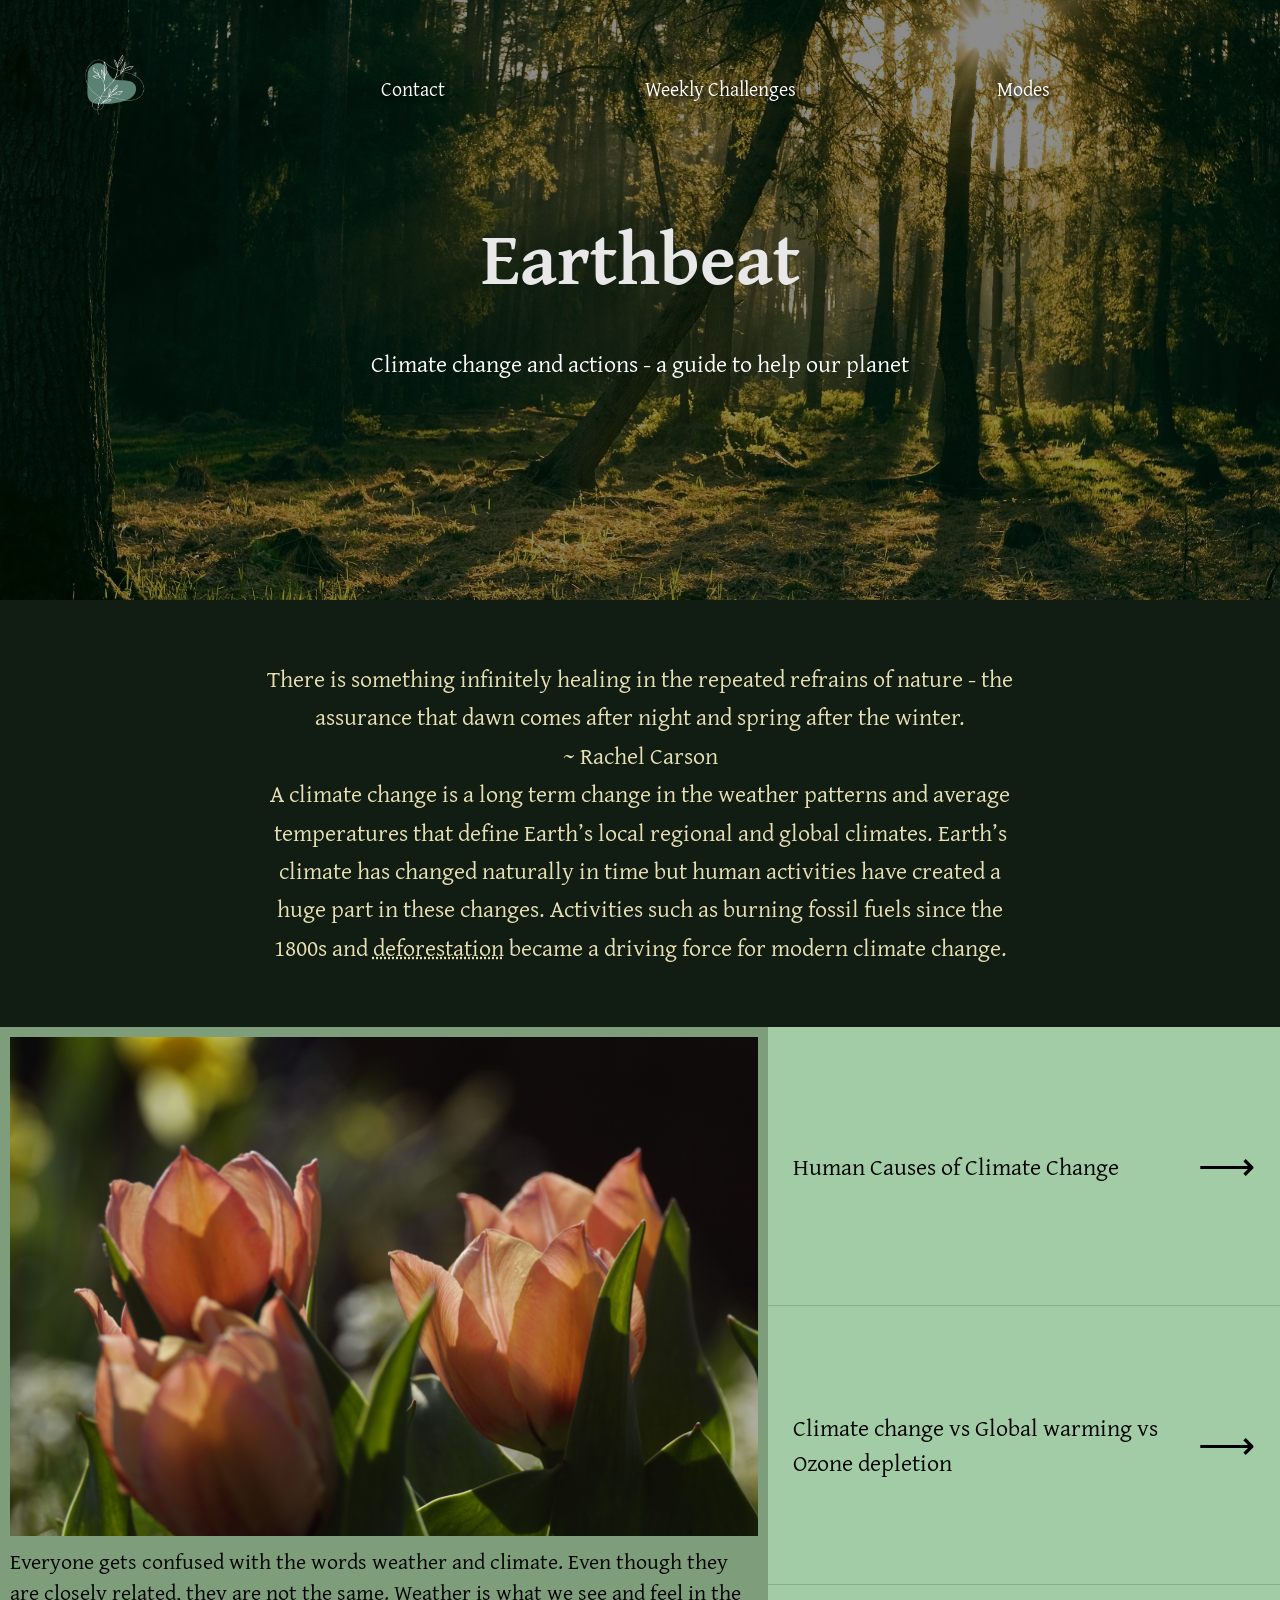
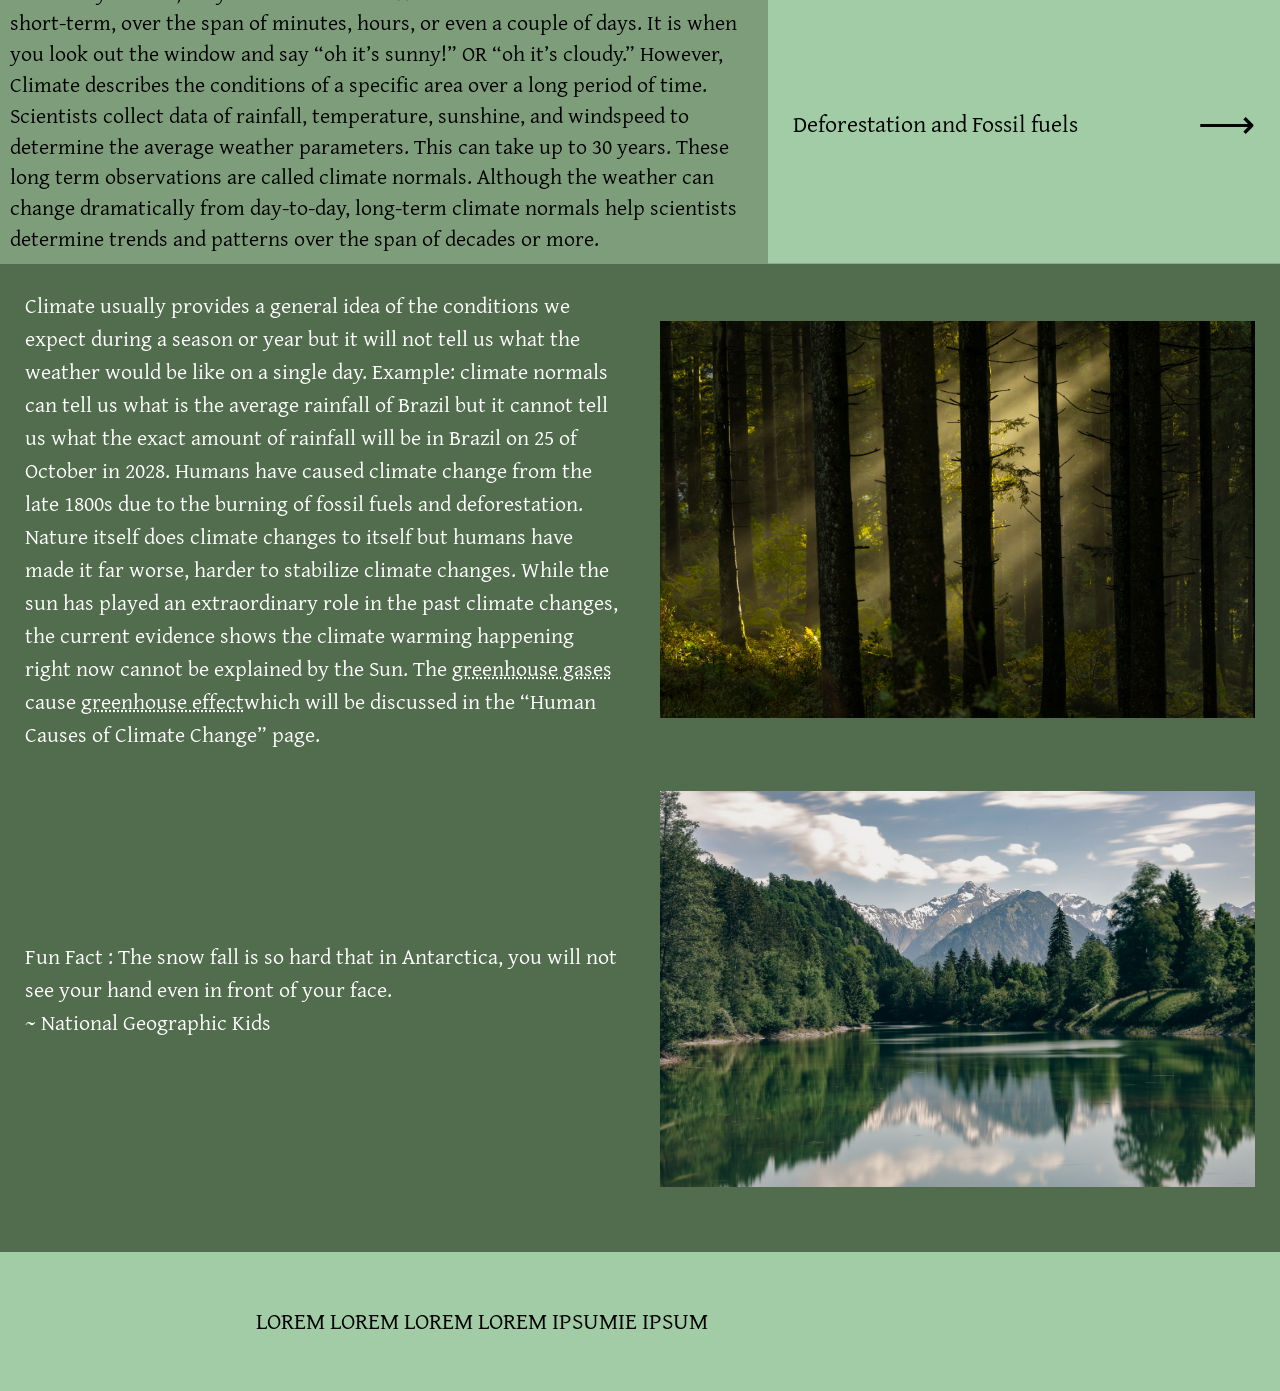
==== commit 4860c6f9: "Adding Jargon Dictionary to other webpages" ====
--- a/Homepage.html
+++ b/Homepage.html
@@ -78,7 +78,7 @@
             <div class="homepage-section-row-text">
                 <p>  Climate usually provides a general idea of the conditions we expect during a season or year but it will not tell us what the weather would be like on a single day. Example: climate normals can tell us what is the average rainfall of Brazil but it cannot tell us what the exact amount of rainfall will be in Brazil on 25 of October in 2028. Humans have caused climate change from the late 1800s due to the
                      burning of fossil fuels and deforestation. Nature itself does climate changes to itself but humans have made it far worse, harder to stabilize climate changes. While the sun has played an extraordinary role in the past climate changes, the current evidence shows the climate warming happening 
-                     right now cannot be explained by the Sun. The greenhouse gases cause greenhouse effect which will be discussed in the “Human Causes of Climate Change” page.
+                     right now cannot be explained by the Sun. The <span class="jargon" onclick="showDefinition('greenhouse gases')">greenhouse gases</span> cause <span class="jargon" onclick="showDefinition('greenhouse effect')">greenhouse effect</span>which will be discussed in the “Human Causes of Climate Change” page.
                  </p>
             </div>
             <div class="homepage-section-row-img">
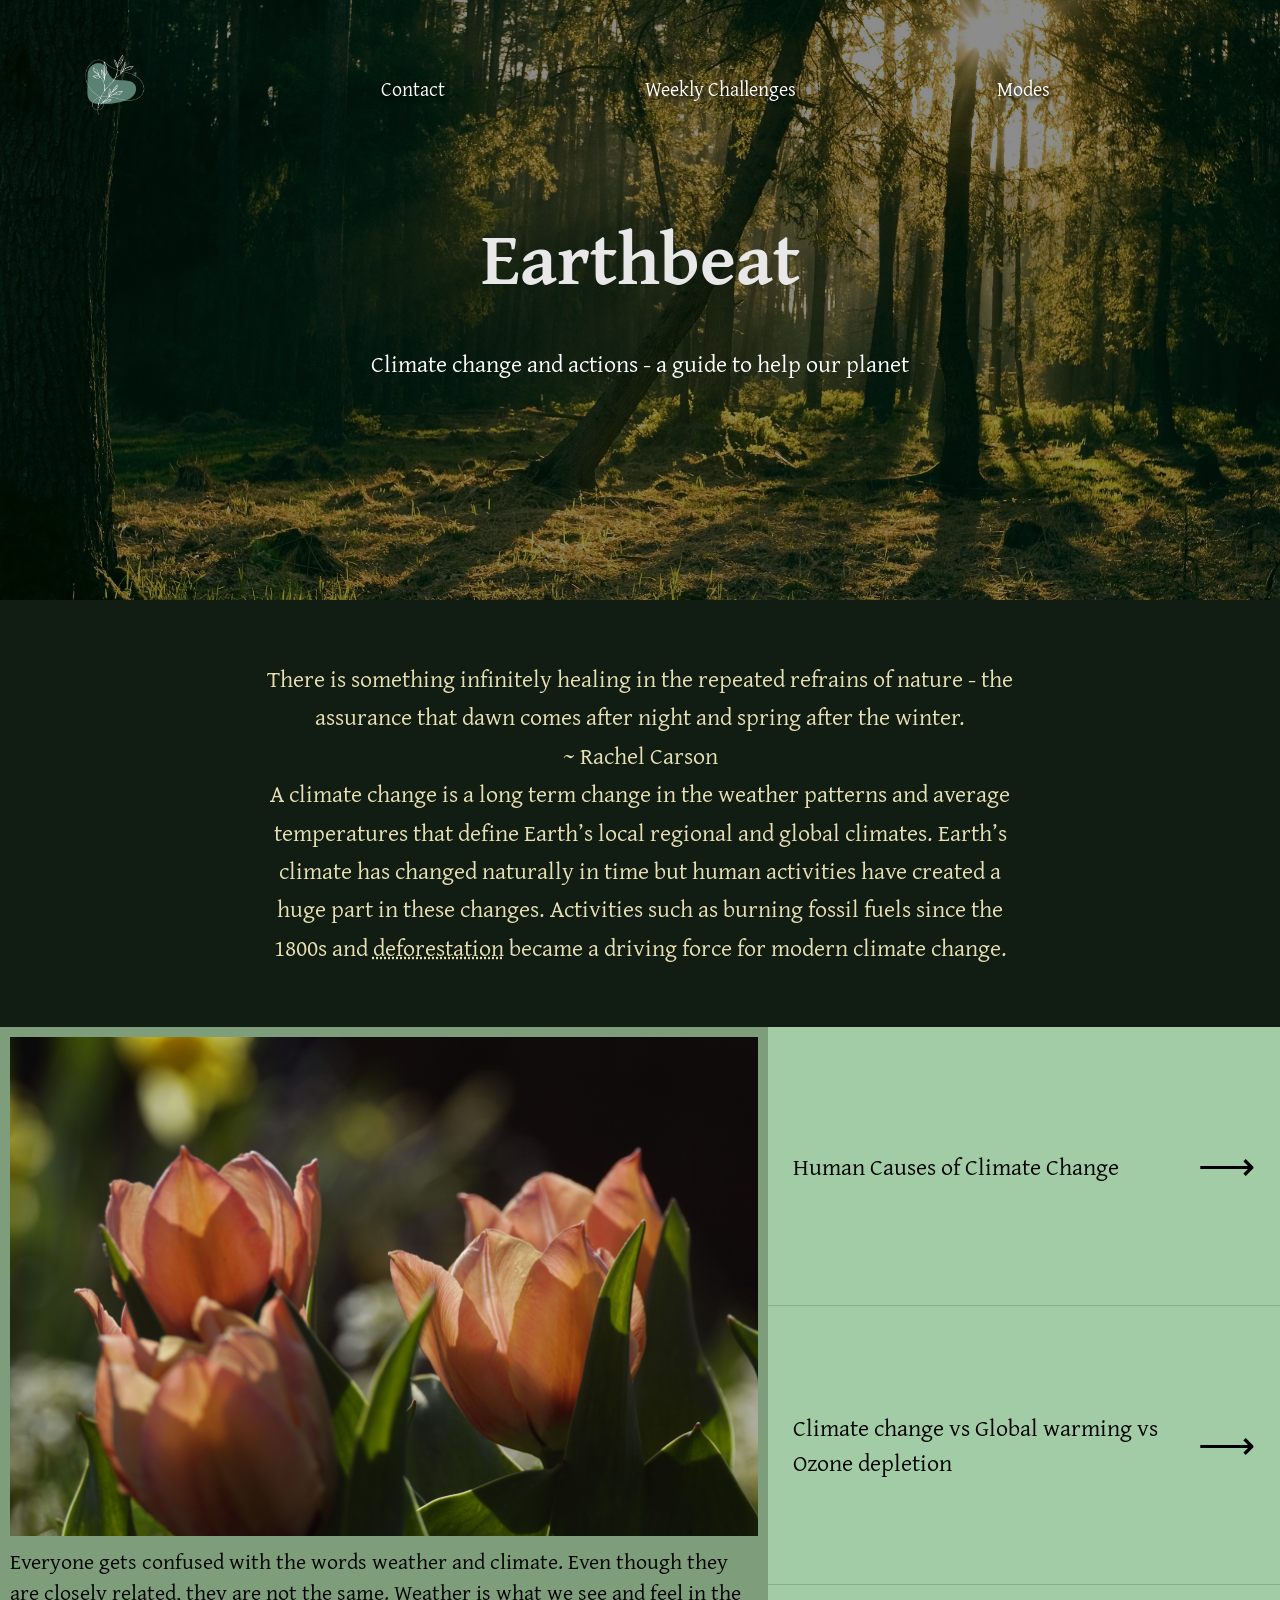
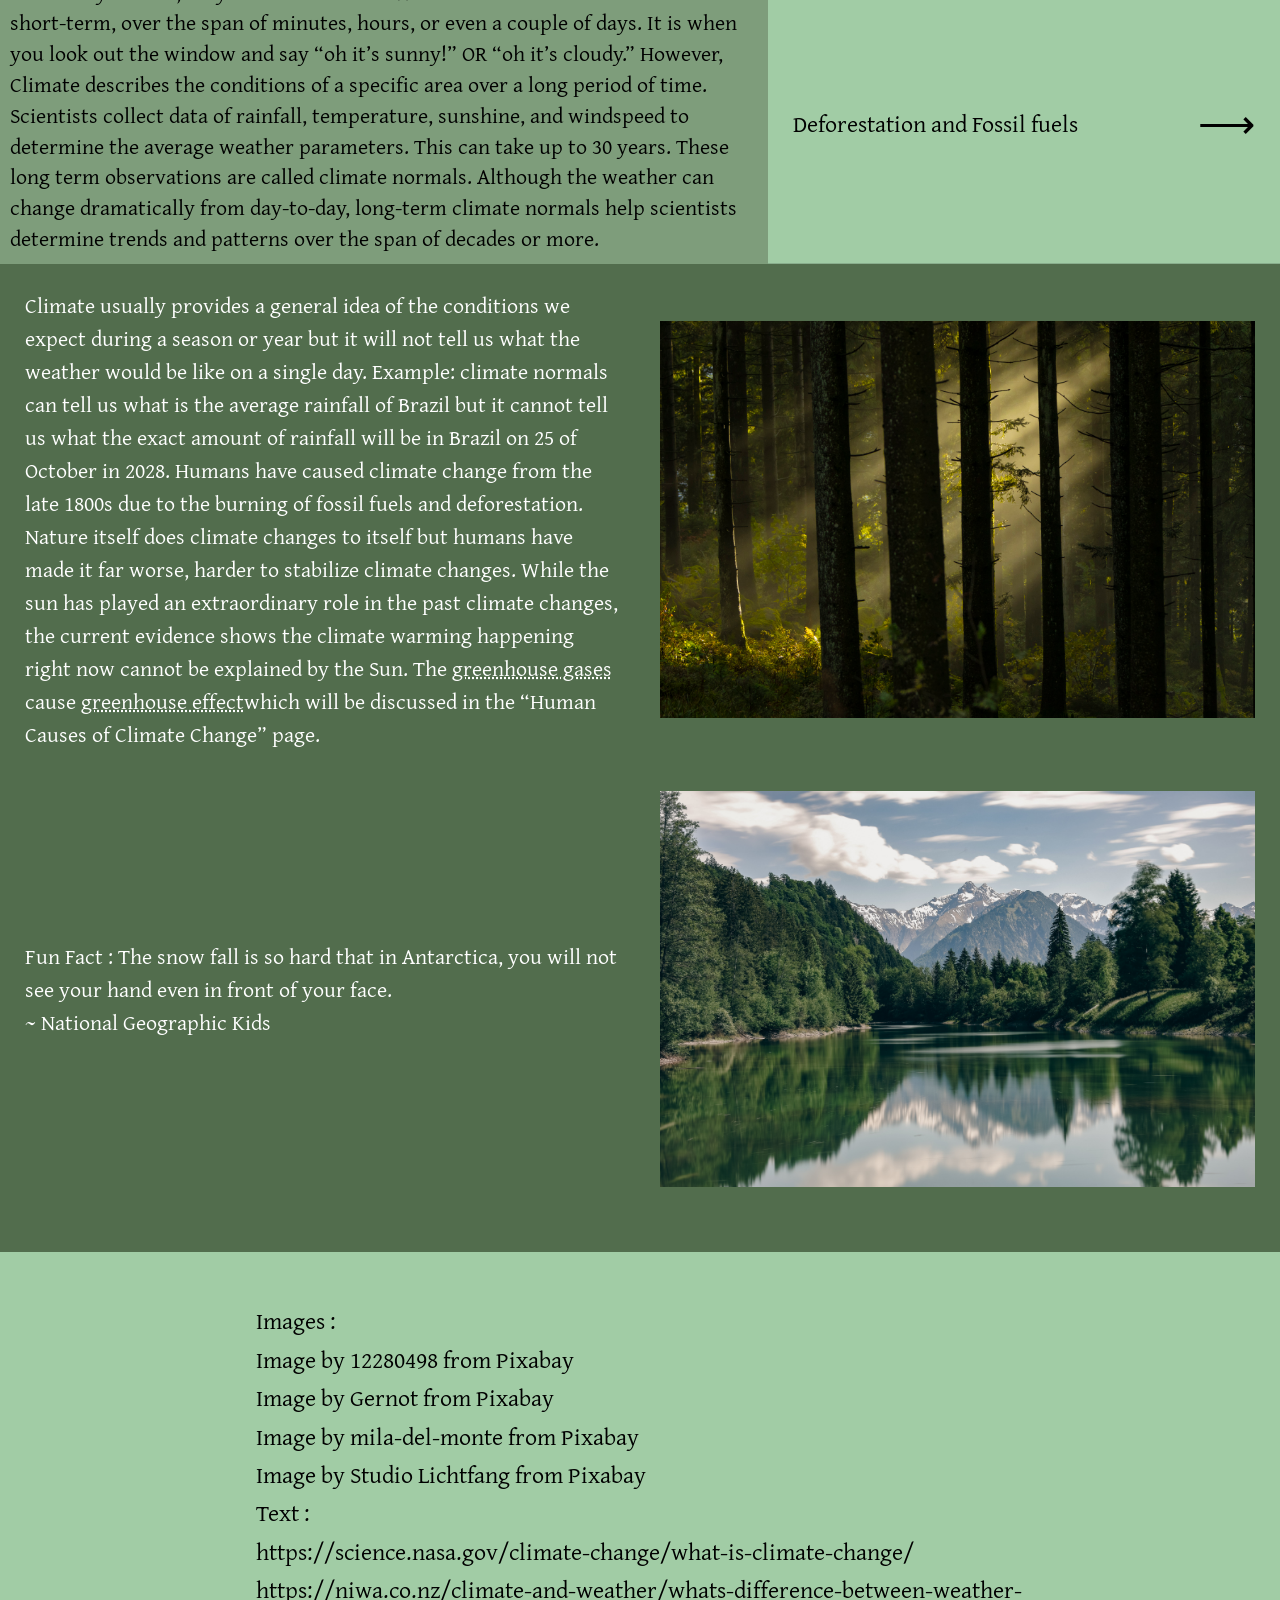
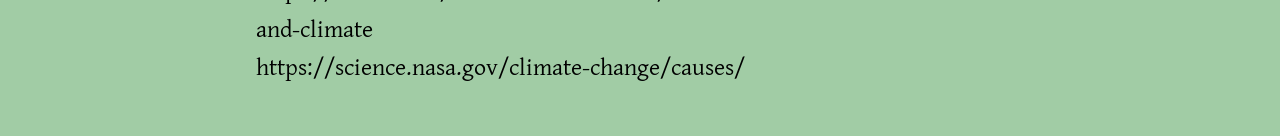
==== commit 545b3c61: "Adding footer" ====
--- a/Homepage.html
+++ b/Homepage.html
@@ -99,7 +99,15 @@
 <!--This is the last section-->
     <section class="homepage-footer">
         <div class="homepage-footer-text">
-            <p>LOREM LOREM LOREM LOREM IPSUMIE IPSUM</p>
+           <p>Images :</p>
+           <p>Image by 12280498 from Pixabay</p>
+           <p>Image by Gernot from Pixabay</p>
+           <p>Image by mila-del-monte from Pixabay</p>
+           <p>Image by Studio Lichtfang from Pixabay </p>
+           <p>Text :</p>
+           <p>https://science.nasa.gov/climate-change/what-is-climate-change/</p>
+           <p>https://niwa.co.nz/climate-and-weather/whats-difference-between-weather-and-climate</p>
+           <p>https://science.nasa.gov/climate-change/causes/</p>
         </div>
     </section>
 <!--This is the jargon Dictionary Section-->
--- a/Styles.css
+++ b/Styles.css
@@ -603,4 +603,299 @@
     background: none;
     font-size: 25px;
     cursor: pointer;
+}
+/*This is to make this website responsive to any screens*/
+/*for smaller laptops and tablets*/
+@media (max-width: 1000px){
+    .navbar{
+        padding: 10px 20px;
+    }
+    .navbar img{
+        height: 110px;
+    }
+    .links a{
+        font-size: 18px
+    }
+    .links li{
+        margin: 0 5px;
+    }
+    .navbarimage{
+        height: 500px;
+    }
+    .navbariamge-text{
+        width: 90%;
+    }
+    .navbarimage-text h1{
+        font-size: 55px;
+    }
+    .navbariamge-text p{
+        font-size: 21px;
+    }
+    .intro-text{
+        width: 80%;
+    }
+    .intro-text p{
+        font-size: 21px;
+    }
+    .homepage-section-left p{
+        font-size: 20px;
+    }
+    .homepage-link{
+        font-size: 21px;
+        padding: 20px;
+    }
+    .homepage-section-row{
+        gap: 25px;
+    }
+    .homepage-section-row-text p{
+        font-size: 20px;
+    }
+    .webpage-text p{
+        font-size: 20px;
+    }
+    .links-link{
+        font-size: 20px;
+        padding: 20px;
+    }
+    .webpage-row-text p,
+    .webpage-row-text-two p{
+        font-size: 20px;
+    }
+    .weekly-progress-text p{
+        font-size: 20px;
+    }
+}
+/*For phones*/
+@media (max-width: 700px){
+    .navbar{
+        position: absolute;
+        padding: 10px 15px;
+        flex-direction: column;
+        align-items: center;
+    }
+    .navbar img{
+        height: 80px;
+    }
+    .navbar a:first-child{
+        margin-right: 0;
+    }
+    .links{
+        width: 100%;
+    }
+    .links > ul{
+        flex-wrap: wrap;
+        justify-content: center;
+        gap: 5px;
+    }
+    .links li{
+        margin: 3px;
+    }
+    .links a{
+        font-size: 15px;
+    }
+    .dropdown-contents{
+        min-width: 240px;
+        left: 50%;
+        transform: translateX(-50%) translateY(-15px);
+    }
+    .dropdown-contents.show{
+        transform: translateX(-50%) translateY(0);
+    }
+    .dropdown-contents li a{
+        font-size: 16px;
+        padding: 10px 15px;
+    }
+    .navbarimage{
+        height: 450px;
+    }
+    .navbarimage-text{
+        width: 90%;
+        top: 60%;
+    }
+    .navbarimage-text h1{
+        font-size: 40px;
+        line-height: 1;
+    }
+    .navbarimage-text p{
+        font-size: 18px;
+        line-height: 1.3;
+    }
+    .intro-section{
+        padding: 40px 20px;
+    }
+    .intro-text{
+        width: 100%;
+    }
+    .intro-text p{
+        font-size: 18px;
+        line-height: 1.5;
+    }
+    .homepage-section-one{
+        grid-template-columns: 1fr;
+    }
+    .homepage-section-left{
+        width: 100%;
+    }
+    .homepage-section-left p{
+        font-size: 18px;
+        line-height: 1.5;
+    }
+    .homepage-section-right{
+        width: 100%;
+    }
+    .homepage-link{
+        font-size: 18px;
+        padding: 20px;
+    }
+    .arrow{
+        font-size: 28px;
+    }
+    .homepage-section-two{
+        padding: 20px;
+    }
+    .homepage-section-row{
+        grid-template-columns: 1fr;
+        gap: 20px;
+        margin-bottom: 30px;
+    }
+    .homepage-section-row-text p{
+        font-size: 18px;
+        line-height: 1.5;
+    }
+    .homepage-section-row-img{
+        width: 100%;
+    }
+    .homepage-section-row-img img{
+        width: 100%;
+        height: auto;
+    }
+    .homepage-footer{
+        padding: 40px 20px;
+    }
+    .homepage-footer-text{
+        width: 100%;
+    }
+    .homepage-footer-text p{
+        font-size: 18px;
+    }
+     .webpage-section-one{
+        display: flex;
+        flex-direction: column;
+        width: 100%;
+    }
+    .webpage-image{
+        width: 100%;
+        height: auto;
+    }
+    .webpage-image img{
+        width: 100%;
+        height: auto;
+    }
+    .webpage-text{
+        width: 100%;
+        padding: 20px;
+        box-sizing: border-box;
+    }
+    .webpage-text p{
+        font-size: 18px;
+        line-height: 1.5;
+    }
+    .links-section-right{
+        width: 100%;
+        display: flex;
+        flex-direction: column;
+    }
+    .links-link{
+        width: 100%;
+        font-size: 18px;
+        padding: 20px;
+        box-sizing: border-box;
+    }
+    .webpage-section-two{
+        padding: 20px;
+    }
+    .webpage-row{
+        display: flex;
+        flex-direction: column;
+        gap: 0;
+    }
+    .webpage-row-image,
+    .webpage-row-image-two{
+        width: 100%;
+    }
+    .webpage-row-image img,
+    .webpage-row-image-two img{
+        width: 100%;
+        height: auto;
+    }
+    .webpage-row-text,
+    .webpage-row-text-two{
+        width: 100%;
+        padding: 20px;
+        box-sizing: border-box;
+    }
+    .webpage-row-text p,
+    .webpage-row-text-two p{
+        font-size: 18px;
+        line-height: 1.5;
+    }
+    .webpage-footer{
+        padding: 40px 20px;
+    }
+    .webpage-footer-text{
+        width: 100%;
+    }
+    .webpage-footer-text p{
+        font-size: 18px;
+    }
+    .weekly-introduction{
+        padding: 25px 20px;
+    }
+    .weekly-introduction p{
+        font-size: 18px;
+    }
+    .challenge-list{
+        padding: 20px;
+    }
+    .challenge{
+        grid-template-columns: 30px 1fr;
+    }
+    .challenge-text{
+        font-size: 17px;
+        line-height: 1.5;
+    }
+    .weekly-progress{
+        grid-template-columns: 1fr;
+    }
+    .weekly-progress-text{
+        padding: 25px 20px;
+    }
+    .weekly-progress-text p{
+        font-size: 18px;
+    }
+    .weekly-progress-image{
+        min-height: 250px;
+    }
+    .weekly-footer{
+        padding: 35px 20px;
+    }
+    .weekly-footer p{
+        font-size: 18px;
+    }
+    .jargon-box{
+        width: calc(100% - 40px);
+        max-width: 350px;
+        right: 20px;
+        bottom: 20px;
+        padding: 20px;
+    }
+    .jargon-box h2{
+        font-size: 23px;
+    }
+    .jargon-box p{
+        font-size: 17px;
+    }
+    img{
+        max-width: 100%;
+    }
 }
